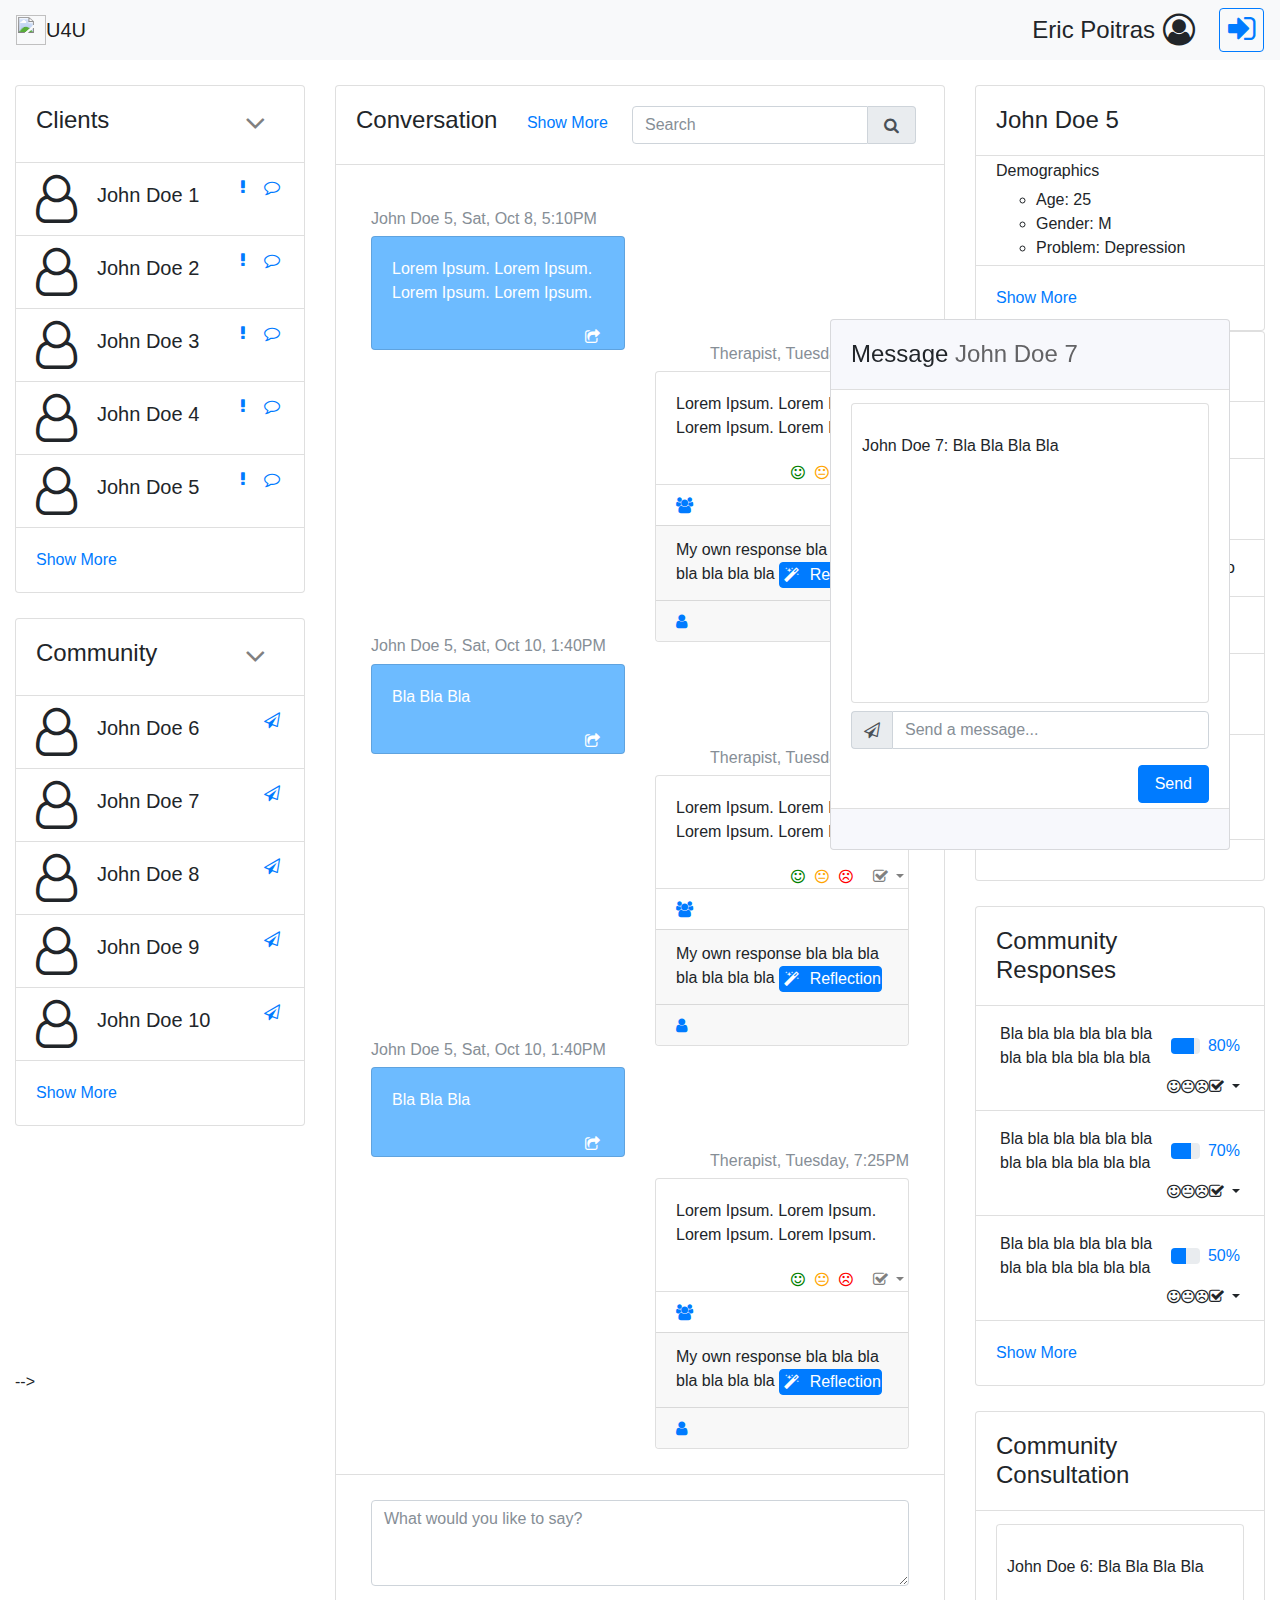
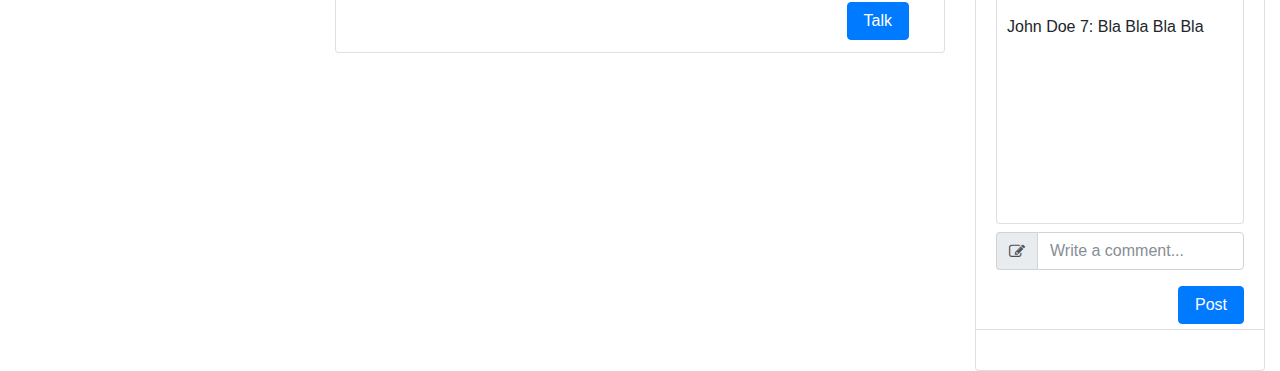
==== index.html @ 4e504e5d "Added analytics, moved instant messaging, and added rating to community responses" ====
<!doctype html>
<html lang="en">
  <head>
    <title>Wireframe - Prototype</title>
    <!-- Required meta tags -->
    <meta charset="utf-8">
    <meta name="viewport" content="width=device-width, initial-scale=1, shrink-to-fit=no">

    <!-- Bootstrap CSS -->
    <!--<link rel="stylesheet" href="https://maxcdn.bootstrapcdn.com/bootstrap/4.0.0-beta.2/css/bootstrap.min.css" integrity="sha384-PsH8R72JQ3SOdhVi3uxftmaW6Vc51MKb0q5P2rRUpPvrszuE4W1povHYgTpBfshb" crossorigin="anonymous"> -->
    <link rel="stylesheet" href="https://maxcdn.bootstrapcdn.com/font-awesome/4.7.0/css/font-awesome.min.css">
    <link rel="stylesheet" href="css/bootstrap.min.css">
      
    <!-- Link to stylesheet -->
    <link rel="stylesheet" href="css/stylesheet.css">
      <script src="js/jquery-3.2.1.slim.min.js"></script>
      <script src="js/popper.min.js"></script>
      <script src="js/bootstrap.min.js"></script>
      <script src="js/nsfchat.js"></script>
      <script src="js/ephelpers.js"></script>
      <script src="js/loader.js"></script>

      <script>
          
      $(document).ready(function(){ init();});

      function init(){
          $('.popovercus').popover({
              container: 'body'
          })

      nsfchat.addPageEventListeners();

      }

      </script>
      
      <script>
          // Load the Visualization API and the corechart package.
      google.charts.load('current', {'packages':['corechart']});

      // Set a callback to run when the Google Visualization API is loaded.
      google.charts.setOnLoadCallback(drawChart1);
      google.charts.setOnLoadCallback(drawChart2);
      google.charts.setOnLoadCallback(drawChart3);

      // Callback that creates and populates a data table,
      // instantiates the pie chart, passes in the data and
      // draws it.
      function drawChart1() {

        // Create the data table.
        var data1 = new google.visualization.DataTable();
        data1.addColumn('string', 'Adherence');
        data1.addColumn('number', 'Percentage');
        data1.addColumn({type: 'string', role: 'tooltip'});
        data1.addRows([
          ['MI Adherence', 3, 'Talk turns classified \n as MI compliant \n strategies and techniques'],
          ['MI Non Adherence', 0, 'Talk turns classified \n as confront, adivse, \n or direct']
        ]);

        // Set chart options
        var options1 = {'width':100,
                       'height':100,
                       colors:['#007bff','lightgray'],
                       legend:'none'};

        // Instantiate and draw our chart, passing in some options.
        var chart = new google.visualization.PieChart(document.getElementById('chart1_div'));
        chart.draw(data1, options1);
      }
          
      function drawChart2() {

        // Create the data table.
        var data2 = new google.visualization.DataTable();
        data2.addColumn('string', 'OpenQuestions');
        data2.addColumn('number', 'Percentage');
        data2.addColumn({type: 'string', role: 'tooltip'});
        data2.addRows([
          ['Open Questions', 0, 'Talk turns classified \n as open questions'],
          ['Other', 3, 'Talk turns classified \n other MI skill']
        ]);

        // Set chart options
        var options2 = {'width':100,
                       'height':100,
                       colors:['#007bff','lightgray'],
                       legend:'none'};

        // Instantiate and draw our chart, passing in some options.
        var chart = new google.visualization.PieChart(document.getElementById('chart2_div'));
        chart.draw(data2, options2);
      }
          
      function drawChart3() {

        // Create the data table.
        var data3 = new google.visualization.DataTable();
        data3.addColumn('string', 'Complex Reflections');
        data3.addColumn('number', 'Percentage');
        data3.addColumn({type: 'string', role: 'tooltip'});
        data3.addRows([
          ['Complex Reflections', 3, 'Talk turns classified \n as complex reflection'],
          ['Other', 0, 'Talk turns classified \n other MI skill']
        ]);

        // Set chart options
        var options3 = {'width':100,
                       'height':100,
                       colors:['#007bff','lightgray'],
                       legend:'none'};

        // Instantiate and draw our chart, passing in some options.
        var chart = new google.visualization.PieChart(document.getElementById('chart3_div'));
        chart.draw(data3, options3);
      }
          
      </script>
  </head>

  <body>
      
    <!-- Navigation Bar -->
    <nav class="navbar navbar-expand-lg navbar-light bg-light">
        <a class="navbar-brand" href="#"><img src="" width="30" height="30" class="d-inline-block align-top" alt="">U4U</a>
        <h4 id="username" class="ml-auto mr-2">Eric Poitras</h4>
        <i class="fa fa-user-circle-o fa-2x mr-2" aria-hidden="true"></i>
        <a class="btn btn-outline-primary ml-3 pl-2 pr-2 pt-1 pb-1" href="#">
            <i class="fa fa-sign-in fa-2x" aria-hidden="true"></i>
        </a>
    </nav>
    
    <div class="container-fluid">
      <div class="row dashboardarea">
        
        <!-- Left Column -->
        <div class="col-3">
            
          <!-- Client List Dropdown Menu -->
          <div class="card">
              <div class="card-body">
                <div class="d-flex flex-row">
                    <div><h4 class="card-title">Clients</h4></div>
                    <div class="dropdown show ml-auto">
                      <a class="btn btn-outline-light dropdown-toggle" href="#" role="button" id="dropdownMenuLink" data-toggle="dropdown" aria-haspopup="true" aria-expanded="false">
                        <i class="fa fa-angle-down fa-2x" aria-hidden="true"></i>
                      </a>

                      <div class="dropdown-menu dropdown-menu-right" aria-labelledby="dropdownMenuLink">
                        <a id="filterOnlineClient" class="dropdown-item" href="#">Online</a>
                        <a id="filterOfflineClient" class="dropdown-item" href="#">Offline</a>
                      </div>
                    </div>
                </div>
              </div>
              <ul class="list-group list-group-flush">
                <li class="list-group-item">
                    <div class="d-flex flex-row">
                      <div class=""><i class="fa fa-user-o fa-3x" aria-hidden="true"></i></div>
                      <div class="pt-2"><h5>John Doe 1</h5></div>
                      <div class="p-1 ml-auto"><a id="clickNotice1" href="#"><i class="p-0 fa fa-exclamation listitemcus" aria-hidden="true"></i></a></div>
                        <div class="p-1"><a id="clickConversation1" href="#"><i class="p-0 fa fa-comment-o listitemcus" aria-hidden="true"></i></a></div>
                    </div>
                </li>
                <li class="list-group-item">
                    <div class="d-flex flex-row">
                      <div class=""><i class="fa fa-user-o fa-3x" aria-hidden="true"></i></div>
                      <div class="pt-2"><h5>John Doe 2</h5></div>
                        <div class="p-1 ml-auto"><a id="clickNotice2" href="#"><i class="p-0 fa fa-exclamation listitemcus" aria-hidden="true"></i></a></div>
                        <div class="p-1"><a id="clickConversation2" href="#"><i class="p-0 fa fa-comment-o listitemcus" aria-hidden="true"></i></a></div>
                    </div>
                </li>
                <li class="list-group-item">
                    <div class="d-flex flex-row">
                      <div class=""><i class="fa fa-user-o fa-3x" aria-hidden="true"></i></div>
                      <div class="pt-2"><h5>John Doe 3</h5></div>
                        <div class="p-1 ml-auto"><a id="clickNotice3" href="#"><i class="p-0 fa fa-exclamation listitemcus" aria-hidden="true"></i></a></div>
                        <div class="p-1"><a id="clickConversation3" href="#"><i class="p-0 fa fa-comment-o listitemcus" aria-hidden="true"></i></a></div>
                    </div>
                </li>
                <li class="list-group-item">
                    <div class="d-flex flex-row">
                      <div class=""><i class="fa fa-user-o fa-3x" aria-hidden="true"></i></div>
                      <div class="pt-2"><h5>John Doe 4</h5></div>
                        <div class="p-1 ml-auto"><a id="clickNotice4" href="#"><i class="p-0 fa fa-exclamation listitemcus" aria-hidden="true"></i></a></div>
                        <div class="p-1"><a id="clickConversation4" href="#"><i class="p-0 fa fa-comment-o listitemcus" aria-hidden="true"></i></a></div>
                    </div>
                </li>
                <li class="list-group-item">
                    <div class="d-flex flex-row">
                      <div class=""><i class="fa fa-user-o fa-3x" aria-hidden="true"></i></div>
                      <div class="pt-2"><h5>John Doe 5</h5></div>
                        <div class="p-1 ml-auto"><a id="clickNotice5" href="#"><i class="p-0 fa fa-exclamation listitemcus" aria-hidden="true"></i></a></div>
                        <div class="p-1"><a id="clickConversation5" href="#"><i class="p-0 fa fa-comment-o listitemcus" aria-hidden="true"></i></a></div>
                    </div>
                </li>
              </ul>
              <div class="card-body">
                <a id="showMoreClient" href="#" class="card-link">Show More</a>
              </div>
            </div>
            
            <!-- List of Therapists -->
            <div class="card communitycard">
              <div class="card-body">
                <div class="d-flex flex-row">
                    <div><h4 class="card-title">Community</h4></div>
                    <div class="dropdown show ml-auto">
                      <a class="btn btn-outline-light dropdown-toggle" href="#" role="button" id="dropdownMenuLink" data-toggle="dropdown" aria-haspopup="true" aria-expanded="false">
                        <i class="fa fa-angle-down fa-2x" aria-hidden="true"></i>
                      </a>
                      <div class="dropdown-menu dropdown-menu-right" aria-labelledby="dropdownMenuLink">
                        <a id="filterOnlineCommunity" class="dropdown-item" href="#">Online</a>
                        <a id="filterOfflineCommunity" class="dropdown-item" href="#">Offline</a>
                         <div class="dropdown-divider"></div>
                        <a id="filterCounselorCommunity" class="dropdown-item" href="#">Counselor</a>
                        <a id="filterListenerCommunity" class="dropdown-item" href="#">Listener</a>
                      </div>
                    </div>
                </div>
              </div>
              <ul class="list-group list-group-flush">
                <li class="list-group-item">
                    <div class="d-flex flex-row">
                      <div class=""><i class="fa fa-user-o fa-3x" aria-hidden="true"></i></div>
                      <div class="pt-2"><h5>John Doe 6</h5></div>
                      <div class="p-1 ml-auto"><a id="clickMessage1" href="#"><i class="p-0 fa fa-paper-plane-o listitemcus" aria-hidden="true"></i></a></div>
                    </div>
                </li>
                <li class="list-group-item">
                    <div class="d-flex flex-row">
                      <div class=""><i class="fa fa-user-o fa-3x" aria-hidden="true"></i></div>
                      <div class="pt-2"><h5>John Doe 7</h5></div>
                        <div class="p-1 ml-auto"><a id="clickMessage2" href="#"><i class="p-0 fa fa-paper-plane-o listitemcus" aria-hidden="true"></i></a></div>
                    </div>
                </li>
                <li class="list-group-item">
                    <div class="d-flex flex-row">
                      <div class=""><i class="fa fa-user-o fa-3x" aria-hidden="true"></i></div>
                      <div class="pt-2"><h5>John Doe 8</h5></div>
                        <div class="p-1 ml-auto"><a id="clickMessage3" href="#"><i class="p-0 fa fa-paper-plane-o listitemcus" aria-hidden="true"></i></a></div>
                    </div>
                </li>
                <li class="list-group-item">
                    <div class="d-flex flex-row">
                      <div class=""><i class="fa fa-user-o fa-3x" aria-hidden="true"></i></div>
                      <div class="pt-2"><h5>John Doe 9</h5></div>
                        <div class="p-1 ml-auto"><a id="clickMessage4" href="#"><i class="p-0 fa fa-paper-plane-o listitemcus" aria-hidden="true"></i></a></div>
                    </div>
                </li>
                <li class="list-group-item">
                    <div class="d-flex flex-row">
                      <div class=""><i class="fa fa-user-o fa-3x" aria-hidden="true"></i></div>
                      <div class="pt-2"><h5>John Doe 10</h5></div>
                        <div class="p-1 ml-auto"><a id="clickMessage5" href="#"><i class="p-0 fa fa-paper-plane-o listitemcus" aria-hidden="true"></i></a></div>
                    </div>
                </li>
              </ul>
              <div class="card-body">
                <a id="showMoreCommunity" href="#" class="card-link">Show More</a>
              </div>
            </div>
        </div>
        
        <!-- Middle Column -->
        <div class="col-6">
            
          <!-- Conversation Card -->
          <div class="card">
              <div class="card-body conversationhead">
                <h4 class="card-title">Conversation</h4>
                <a id="showMoreConversation" href="#" class="card-link">Show More</a>
                <label class="sr-only" for="inlineFormInputGroup">Search</label>
                  <div class="float-right input-group w-50 mb-2 mr-sm-2 mb-sm-0">
                      <input type="text" class="form-control" id="inlineFormInputGroup" placeholder="Search">
                      <div id="submitSearch" class="input-group-addon"><i class="fa fa-search p-1" aria-hidden="true"></i></div>
                  </div>
                <!--<form class="form-inline float-right">
                    <input class="form-control" type="search" placeholder="Search" aria-label="Search" aria-describedby="basic-addon2">
                    <span class="input-group-addon" id="basic-addon2"><i class="fa fa-search p-1" aria-hidden="true"></i></span>
                </form>-->
              </div>
                <ul class="list-group list-group-flush">
                    <li  class="list-group-item conversationarea">
                        <div id="mainconversation" class="container-fluid">
                            <div class="row">
                                <div class="col">
                                    <h6 class="card-subtitle mb-2 text-muted patient">John Doe 5, Sat, Oct 8, 5:10PM</h6>
                                    <div class="card client">
                                      <div class="card-body text-white">
                                        Lorem Ipsum. Lorem Ipsum. Lorem Ipsum. Lorem Ipsum.
                                      </div>
                                      <div class="p-1 ml-auto">
                                        <i class="fa fa-share-square-o" aria-hidden="true"></i>  
                                      </div>
                                    </div>
                                </div>
                                <div class="col">

                                </div>
                            </div>
                            <div class="row">
                                <div class="col">

                                </div>
                                <div class="col">
                                     <h6 class="card-subtitle mb-2 text-muted therapist">Therapist, Tuesday, 7:25PM</h6>
                                     <div class="card therapist">
                                      <div class="card-body">
                                        Lorem Ipsum. Lorem Ipsum. Lorem Ipsum. Lorem Ipsum.
                                      </div>
                                        <div class="p-1 ml-auto">

                                            <i role="button" id="dropdownMenuLinkComment" data-toggle="dropdown" aria-haspopup="true" aria-expanded="false" class="p-0 fa fa-check-square-o dropdown-toggle" aria-hidden="true">

                                              <div class="dropdown-menu dropdown-menu-right" aria-labelledby="dropdownMenuLinkComment">
                                                <a class="dropdown-item" href="#">Reflection</a>
                                                <a class="dropdown-item" href="#">Affirmation</a>
                                                <a class="dropdown-item" href="#">Refutation</a>
                                                <a class="dropdown-item" href="#">Summary</a>
                                                <a class="dropdown-item" href="#">Open Question</a>
                                                <a class="dropdown-item" href="#">Close Question</a>
                                              </div>

                                            </i>
                                            <i class="p-0 fa fa-smile-o" aria-hidden="true"></i>
                                            <i class="p-0 fa fa-meh-o" aria-hidden="true"></i>
                                            <i class="p-0 fa fa-frown-o" aria-hidden="true"></i>
                                        </div>
                                         <ul class="list-group list-group-flush">
                                             <li class="list-group-item">
                                                <div class="card-link"><a href="#"><i class="fa fa-users" aria-hidden="true"></i></a></div> 
                                             </li>
                                            <li class="list-group-item bg-fadedcus">
                                                <div>My own response bla bla bla bla bla bla bla <button type="button" class="btn btn-primary p-0 popovercus" data-container="body" data-toggle="popover" data-placement="top" title="MI Wizard" data-content="MI Wizard confidence level at 75%"><i class="fa fa-magic fa-fw p-1" aria-hidden="true"></i>&nbsp; Reflection</button></div>
                                            </li>
                                             <li class="list-group-item bg-fadedcus">
                                                 <div class="card-link"><a href="#"><i class="fa fa-user" aria-hidden="true"></i></a></div> 
                                             </li>
                                          </ul>
                                    </div>
                                </div>
                            </div>
                            <div class="row">
                                <div class="col">
                                    <h6 class="card-subtitle mb-2 text-muted patient">John Doe 5, Sat, Oct 10, 1:40PM</h6>
                                    <div class="card client">
                                      <div class="card-body text-white">
                                        Bla Bla Bla
                                      </div>
                                      <div class="p-1 ml-auto">
                                        <i class="fa fa-share-square-o" aria-hidden="true"></i>  
                                      </div>
                                    </div>
                                </div>
                                <div class="col">

                                </div>
                            </div>
                            <div class="row">
                                <div class="col">

                                </div>
                                <div class="col">
                                     <h6 class="card-subtitle mb-2 text-muted therapist">Therapist, Tuesday, 7:25PM</h6>
                                     <div class="card therapist">
                                      <div class="card-body">
                                        Lorem Ipsum. Lorem Ipsum. Lorem Ipsum. Lorem Ipsum.
                                      </div>
                                        <div class="p-1 ml-auto">

                                            <i role="button" id="dropdownMenuLinkComment" data-toggle="dropdown" aria-haspopup="true" aria-expanded="false" class="p-0 fa fa-check-square-o dropdown-toggle" aria-hidden="true">

                                              <div class="dropdown-menu dropdown-menu-right" aria-labelledby="dropdownMenuLinkComment">
                                                <a class="dropdown-item" href="#">Reflection</a>
                                                <a class="dropdown-item" href="#">Affirmation</a>
                                                <a class="dropdown-item" href="#">Refutation</a>
                                                <a class="dropdown-item" href="#">Summary</a>
                                                <a class="dropdown-item" href="#">Open Question</a>
                                                <a class="dropdown-item" href="#">Close Question</a>
                                              </div>

                                            </i>
                                            <i class="p-0 fa fa-smile-o" aria-hidden="true"></i>
                                            <i class="p-0 fa fa-meh-o" aria-hidden="true"></i>
                                            <i class="p-0 fa fa-frown-o" aria-hidden="true"></i>
                                        </div>
                                         <ul class="list-group list-group-flush">
                                             <li class="list-group-item">
                                                <div class="card-link"><a href="#"><i class="fa fa-users" aria-hidden="true"></i></a></div> 
                                             </li>
                                            <li class="list-group-item bg-fadedcus">
                                                <div>My own response bla bla bla bla bla bla bla <button type="button" class="btn btn-primary p-0 popovercus" data-container="body" data-toggle="popover" data-placement="top" title="MI Wizard" data-content="MI Wizard confidence level at 75%"><i class="fa fa-magic fa-fw p-1" aria-hidden="true"></i>&nbsp; Reflection</button></div>
                                            </li>
                                             <li class="list-group-item bg-fadedcus">
                                                 <div class="card-link"><a href="#"><i class="fa fa-user" aria-hidden="true"></i></a></div> 
                                             </li>
                                          </ul>
                                    </div>
                                </div>
                            </div>
                            <div class="row">
                                <div class="col">
                                    <h6 class="card-subtitle mb-2 text-muted patient">John Doe 5, Sat, Oct 10, 1:40PM</h6>
                                    <div class="card client">
                                      <div class="card-body text-white">
                                        Bla Bla Bla
                                      </div>
                                      <div class="p-1 ml-auto">
                                        <i class="fa fa-share-square-o" aria-hidden="true"></i>  
                                      </div>
                                    </div>
                                </div>
                                <div class="col">

                                </div>
                            </div>
                            <div class="row">
                                <div class="col">

                                </div>
                                <div class="col">
                                     <h6 class="card-subtitle mb-2 text-muted therapist">Therapist, Tuesday, 7:25PM</h6>
                                     <div class="card therapist">
                                      <div class="card-body">
                                        Lorem Ipsum. Lorem Ipsum. Lorem Ipsum. Lorem Ipsum.
                                      </div>
                                        <div class="p-1 ml-auto">

                                            <i role="button" id="dropdownMenuLinkComment" data-toggle="dropdown" aria-haspopup="true" aria-expanded="false" class="p-0 fa fa-check-square-o dropdown-toggle" aria-hidden="true">

                                              <div class="dropdown-menu dropdown-menu-right" aria-labelledby="dropdownMenuLinkComment">
                                                <a class="dropdown-item" href="#">Reflection</a>
                                                <a class="dropdown-item" href="#">Affirmation</a>
                                                <a class="dropdown-item" href="#">Refutation</a>
                                                <a class="dropdown-item" href="#">Summary</a>
                                                <a class="dropdown-item" href="#">Open Question</a>
                                                <a class="dropdown-item" href="#">Close Question</a>
                                              </div>

                                            </i>
                                            <i class="p-0 fa fa-smile-o" aria-hidden="true"></i>
                                            <i class="p-0 fa fa-meh-o" aria-hidden="true"></i>
                                            <i class="p-0 fa fa-frown-o" aria-hidden="true"></i>
                                        </div>
                                         <ul class="list-group list-group-flush">
                                             <li class="list-group-item">
                                                <div class="card-link"><a href="#"><i class="fa fa-users" aria-hidden="true"></i></a></div> 
                                             </li>
                                            <li class="list-group-item bg-fadedcus">
                                                <div>My own response bla bla bla bla bla bla bla <button type="button" class="btn btn-primary p-0 popovercus" data-container="body" data-toggle="popover" data-placement="top" title="MI Wizard" data-content="MI Wizard confidence level at 75%"><i class="fa fa-magic fa-fw p-1" aria-hidden="true"></i>&nbsp; Reflection</button></div>
                                            </li>
                                             <li class="list-group-item bg-fadedcus">
                                                 <div class="card-link"><a href="#"><i class="fa fa-user" aria-hidden="true"></i></a></div> 
                                             </li>
                                          </ul>
                                    </div>
                                </div>
                            </div>
                        </div> 
                    </li>
                    <li class="list-group-item conversationfooter">
                        <div class="container-fluid">
                            <div class="row">
                                <div class="col-12">
                                    <div class="form-group">
                                        <textarea  class="form-control" id="newTextToSubmit" rows="3" placeholder="What would you like to say?"></textarea>
                                    </div>
                                </div>
                            </div>
                            <div class="row">
                                <div class="col-12">
                                    <button id="submitNewText" type="button" class="float-right btn btn-primary pl-3 pr-3">Talk</button>
                                </div>
                            </div>
                        </div>
                    </li>
                </ul>
            </div>
            
            <!-- Responses Card --> <!--
            <div class="card responsearea">
              <div class="card-body">
                <div class="d-flex flex-row">
                    <div><h4 class="card-title">Responses</h4></div>
                </div>  
              </div>
                
              <ul class="list-group list-group-flush">
                <li class="list-group-item">
                    <div id="carouselExampleIndicators" class="carousel slide" data-ride="carousel">
                        
                      
                      <ol class="carousel-indicators">
                        <li data-target="#carouselExampleIndicators" data-slide-to="0" class="active"></li>
                        <li data-target="#carouselExampleIndicators" data-slide-to="1"></li>
                        <li data-target="#carouselExampleIndicators" data-slide-to="2"></li>
                      </ol>
                        
                  <div class="carousel-inner">
                      
                    
                    <div class="carousel-item active">
                        <div class="card">
                            <div class="card-body">
                                <div class="d-flex flex-row">
                                    <p>Lorem Ipsum. Lorem Ipsum. Lorem Ipsum. Lorem Ipsum.</p>
                                </div>
                                <div class="d-flex flex-row">
                                    <div class="p-1 ml-auto">
                                        <i style="margin-left: 10px; color: green" class="p-0 fa fa-smile-o" aria-hidden="true"></i><i style="margin-left: 10px; color: orange" class="p-0 fa fa-meh-o" aria-hidden="true"></i><i style="margin-left: 10px; margin-right: 10px; color: red" class="p-0 fa fa-frown-o" aria-hidden="true"></i>
                                        <i role="button" id="dropdownMenuLinkRating1" data-toggle="dropdown" aria-haspopup="true" aria-expanded="false" style="margin-left: 10px; color: gray" class="p-0 fa fa-check-square-o dropdown-toggle" aria-hidden="true"></i>

                                          <div class="dropdown-menu dropdown-menu-right" aria-labelledby="dropdownMenuLinkRating1">
                                            <a class="dropdown-item" href="#">Reflection</a>
                                            <a class="dropdown-item" href="#">Affirmation</a>
                                            <a class="dropdown-item" href="#">Refutation</a>
                                            <a class="dropdown-item" href="#">Summary</a>
                                            <a class="dropdown-item" href="#">Open Question</a>
                                            <a class="dropdown-item" href="#">Close Question</a>
                                          </div>
                                    </div>
                                </div>
                            </div>
                        </div>
                    </div>
                      
                   
                    <div class="carousel-item">
                        <div class="card">
                            <div class="card-body">
                                <div class="d-flex flex-row">
                                    <p>Lorem Ipsum. Lorem Ipsum. Lorem Ipsum. Lorem Ipsum.</p>
                                </div>
                                <div class="d-flex flex-row">
                                    <div class="p-1 ml-auto">
                                        <i style="margin-left: 10px; color: green" class="p-0 fa fa-smile-o" aria-hidden="true"></i><i style="margin-left: 10px; color: orange" class="p-0 fa fa-meh-o" aria-hidden="true"></i><i style="margin-left: 10px; margin-right: 10px; color: red" class="p-0 fa fa-frown-o" aria-hidden="true"></i>
                                        <i role="button" id="dropdownMenuLinkRating1" data-toggle="dropdown" aria-haspopup="true" aria-expanded="false" style="margin-left: 10px; color: gray" class="p-0 fa fa-check-square-o dropdown-toggle" aria-hidden="true"></i>

                                          <div class="dropdown-menu dropdown-menu-right" aria-labelledby="dropdownMenuLinkRating1">
                                            <a class="dropdown-item" href="#">Reflection</a>
                                            <a class="dropdown-item" href="#">Affirmation</a>
                                            <a class="dropdown-item" href="#">Refutation</a>
                                            <a class="dropdown-item" href="#">Summary</a>
                                            <a class="dropdown-item" href="#">Open Question</a>
                                            <a class="dropdown-item" href="#">Close Question</a>
                                          </div>
                                    </div>
                                </div>
                            </div>
                        </div>
                    </div>
                      
                   
                    <div class="carousel-item">
                        <div class="card">
                            <div class="card-body">
                                <div class="d-flex flex-row">
                                    <p>Lorem Ipsum. Lorem Ipsum. Lorem Ipsum. Lorem Ipsum.</p>
                                </div>
                                <div class="d-flex flex-row">
                                    <div class="p-1 ml-auto">
                                        <i class="p-0 fa fa-smile-o" aria-hidden="true"></i>
                                        <i class="p-0 fa fa-meh-o" aria-hidden="true"></i>
                                        <i class="p-0 fa fa-frown-o" aria-hidden="true"></i>
                                        <i role="button" id="dropdownMenuLinkRating1" data-toggle="dropdown" aria-haspopup="true" aria-expanded="false" class="p-0 fa fa-check-square-o dropdown-toggle" aria-hidden="true"></i>

                                          <div class="dropdown-menu dropdown-menu-right" aria-labelledby="dropdownMenuLinkRating1">
                                            <a class="dropdown-item" href="#">Reflection</a>
                                            <a class="dropdown-item" href="#">Affirmation</a>
                                            <a class="dropdown-item" href="#">Refutation</a>
                                            <a class="dropdown-item" href="#">Summary</a>
                                            <a class="dropdown-item" href="#">Open Question</a>
                                            <a class="dropdown-item" href="#">Close Question</a>
                                          </div>
                                    </div>
                                </div>
                            </div>
                        </div>
                    </div>
                      
                  </div>
              <a class="carousel-control-prev" href="#carouselExampleIndicators" role="button" data-slide="prev">
                <span class="carousel-control-prev-icon" aria-hidden="true">
                    <i class="fa fa-chevron-left" aria-hidden="true"></i>  
                </span>
                <span class="sr-only">Previous</span>
              </a>
              <a class="carousel-control-next" href="#carouselExampleIndicators" role="button" data-slide="next">
                <span class="carousel-control-next-icon" aria-hidden="true">
                    <i class="fa fa-chevron-right" aria-hidden="true"></i>  
                </span>
                <span class="sr-only">Next</span>
              </a>
            </div>
                    
            </li>
            </ul>
                            
              <div class="card-body">
                
              </div>
            </div>-->
        </div> 
        
        <!-- Last Column -->
        <div class="col-3">
            
            <!-- Demographics -->
            <div class="card demographicarea">
              <div class="card-body">
                <h4 class="card-title">John Doe 5</h4>
                </div>
                <ul class="list-group list-group-flush">
                    <li class="list-group-item">
                        <div class="d-flex flex-row">
                            <div>
                                <h6>Demographics</h6>
                                <ul>
                                    <li>Age: 25</li>
                                    <li>Gender: M</li>
                                    <li>Problem: Depression</li>
                                </ul>
                            </div>
                        </div> 
                    </li>
                </ul>
                <div class="card-body">
                <a id="showMoreDemographic" href="#" class="card-link">Show More</a>
              </div>   
            </div>
            
            <!-- Analytics Panel -->
            <div class="card analyticsarea">
                <div class="card-body">
                    <h4 class="card-title">MI Fidelity</h4>
                </div>
                <ul class="list-group list-group-flush">
                    <li class="list-group-item">
                        <div class="d-flex flex-row align-items-center">
                            <div class="p-1">Overall MI Fidelity</div>
                            <div class="p-1">
                                <strong><span id="overallfidelityscore" class="text-primary">3</span>/<span id="countoftherapistmove">3</span></strong>
                            </div>
                        </div>
                    </li>
                    <li class="list-group-item">
                        <div class="d-flex flex-row align-items-center">
                            <div class="p-0 flex-grow">
                                <div id="chart1_div"></div>
                            </div>
                            <div class="p-1">
                                <div>MI Adherence: <span id="adherencescore">100%</span></div>
                                <div>MI Non Adherence: <span id="nonadherencescore">0%</span></div>
                            </div>
                        </div>
                    </li>
                    <li class="list-group-item">
                        <div class="d-flex flex-row align-items-center">
                            <div class="p-1">
                                <strong><span class="text-primary" id="ratioscore">N/A</span></strong>
                            </div>
                            <div class="p-1 flex-grow">
                                Reflection to Question Ratio
                            </div>
                        </div>
                    </li>
                    <li class="list-group-item">
                        <div class="d-flex flex-row align-items-center">
                            <div class="p-0 flex-grow">
                                <div id="chart2_div"></div>
                            </div>
                            <div class="p-1">
                                <div>Percent Open Questions: <span id="openquestionscore">0%</span></div>
                            </div>
                        </div>
                    </li>
                    <li class="list-group-item">
                        <div class="d-flex flex-row align-items-center">
                            <div class="p-0 flex-grow">
                                <div id="chart3_div"></div>
                            </div>
                            <div class="p-1">
                                <div>Percent Complex Reflections: <span id="complexreflectscore">100%</span></div>
                            </div>
                        </div>
                    </li>
                    <li class="list-group-item">
                        <div class="p-1">
                        
                        </div>
                        <strong class="text-primary">MI Wizard: </strong><span id="individualfeedback">Reflections are my jam. Here's a bunch of stuff on them. Bla Bla Bla.</span>
                    </li>
                </ul>
                <div class="card-body">
                
                </div>
            </div>
            
            <!-- Community Responses Area -->
            <div class="card communityresponsearea">
                <div class="card-body">
                    <h4 class="card-title">Community Responses</h4>
                </div>
                <ul class="list-group list-group-flush">
                    <li class="list-group-item">
                        <div class="d-flex flex-row align-items-center">
                            <div class="p-1 flex-grow">Bla bla bla bla bla bla bla bla bla bla bla bla</div>
                            <div class="p-1 w-25">
                                <div class="progress">
                                  <div class="progress-bar" role="progressbar" style="width: 80%" aria-valuenow="80" aria-valuemin="0" aria-valuemax="100"></div>
                                </div>
                            </div>
                            <div class="p-1 text-primary">80%</div>
                        </div>
                        <div class="d-flex flex-row">
                            <div class="p-1 ml-auto">
                                <i role="button" id="dropdownMenuLinkComment" data-toggle="dropdown" aria-haspopup="true" aria-expanded="false" class="p-0 fa fa-check-square-o dropdown-toggle" aria-hidden="true">

                                  <div class="dropdown-menu dropdown-menu-right" aria-labelledby="dropdownMenuLinkComment">
                                    <a class="dropdown-item" href="#">Reflection</a>
                                    <a class="dropdown-item" href="#">Affirmation</a>
                                    <a class="dropdown-item" href="#">Refutation</a>
                                    <a class="dropdown-item" href="#">Summary</a>
                                    <a class="dropdown-item" href="#">Open Question</a>
                                    <a class="dropdown-item" href="#">Close Question</a>
                                  </div>

                                </i>
                                <i class="p-0 fa fa-smile-o" aria-hidden="true"></i>
                                <i class="p-0 fa fa-meh-o" aria-hidden="true"></i>
                                <i class="p-0 fa fa-frown-o" aria-hidden="true"></i>
                            </div>
                        </div>
                    </li>
                    
                    <li class="list-group-item">
                        <div class="d-flex flex-row align-items-center">
                            <div class="p-1 flex-grow">Bla bla bla bla bla bla bla bla bla bla bla bla</div>
                            <div class="p-1 w-25">
                                <div class="progress">
                                  <div class="progress-bar" role="progressbar" style="width: 70%" aria-valuenow="70" aria-valuemin="0" aria-valuemax="100"></div>
                                </div>
                            </div>
                            <div class="p-1 text-primary">70%</div>
                        </div>
                        <div class="d-flex flex-row">
                            <div class="p-1 ml-auto">
                                <i role="button" id="dropdownMenuLinkComment" data-toggle="dropdown" aria-haspopup="true" aria-expanded="false" class="p-0 fa fa-check-square-o dropdown-toggle" aria-hidden="true">

                                  <div class="dropdown-menu dropdown-menu-right" aria-labelledby="dropdownMenuLinkComment">
                                    <a class="dropdown-item" href="#">Reflection</a>
                                    <a class="dropdown-item" href="#">Affirmation</a>
                                    <a class="dropdown-item" href="#">Refutation</a>
                                    <a class="dropdown-item" href="#">Summary</a>
                                    <a class="dropdown-item" href="#">Open Question</a>
                                    <a class="dropdown-item" href="#">Close Question</a>
                                  </div>

                                </i>
                                <i class="p-0 fa fa-smile-o" aria-hidden="true"></i>
                                <i class="p-0 fa fa-meh-o" aria-hidden="true"></i>
                                <i class="p-0 fa fa-frown-o" aria-hidden="true"></i>
                            </div>
                        </div>
                    </li>
                    
                    <li class="list-group-item">
                        <div class="d-flex flex-row align-items-center">
                            <div class="p-1 flex-grow">Bla bla bla bla bla bla bla bla bla bla bla bla</div>
                            <div class="p-1 w-25">
                                <div class="progress">
                                  <div class="progress-bar" role="progressbar" style="width: 50%" aria-valuenow="50" aria-valuemin="0" aria-valuemax="100"></div>
                                </div>
                            </div>
                            <div class="p-1 text-primary">50%</div>
                        </div>
                        <div class="d-flex flex-row">
                            <div class="p-1 ml-auto">
                                <i role="button" id="dropdownMenuLinkComment" data-toggle="dropdown" aria-haspopup="true" aria-expanded="false" class="p-0 fa fa-check-square-o dropdown-toggle" aria-hidden="true">

                                  <div class="dropdown-menu dropdown-menu-right" aria-labelledby="dropdownMenuLinkComment">
                                    <a class="dropdown-item" href="#">Reflection</a>
                                    <a class="dropdown-item" href="#">Affirmation</a>
                                    <a class="dropdown-item" href="#">Refutation</a>
                                    <a class="dropdown-item" href="#">Summary</a>
                                    <a class="dropdown-item" href="#">Open Question</a>
                                    <a class="dropdown-item" href="#">Close Question</a>
                                  </div>

                                </i>
                                <i class="p-0 fa fa-smile-o" aria-hidden="true"></i>
                                <i class="p-0 fa fa-meh-o" aria-hidden="true"></i>
                                <i class="p-0 fa fa-frown-o" aria-hidden="true"></i>
                            </div>
                        </div>
                    </li>
                    <!-- Add responses rated by community here-->
                </ul>
                <div class="card-body">
                    <a id="showMoreResponses" href="#" class="card-link">Show More</a>
                </div>
            </div>
            
            
            <!-- Consultation Area -->
            <div class="card consultationarea">
              <div class="card-body">
                <h4 class="card-title">Community Consultation</h4>
                </div>
                <ul class="list-group list-group-flush">
                    <li class="list-group-item">
                        <div class="d-flex flex-column">
                            <div class="mt-2">
                                <div id="maincommunitychat" class="card">
                                    <p>John Doe 6: Bla Bla Bla Bla</p>
                                    <p>John Doe 7: Bla Bla Bla Bla</p>
                                </div>
                            </div>
                            <div class="input-group mb-2 mb-sm-0 mt-2">
                                <div class="input-group-addon"><i class="fa fa-pencil-square-o p-0" aria-hidden="true"></i></div>
                                <input id="newChatToSubmit" class="form-control" type="text" placeholder="Write a comment..." aria-label="Message" aria-describedby="messagetextbox">
                            </div>
                            <div>
                                <button id="submitNewChat" type="button" class="btn btn-primary float-right mt-3 pl-3
                                     pr-3">Post</button>
                            </div>
                        </div> 
                    </li>
                </ul>
                <div class="card-body">
                
              </div>   
            </div>
            
            <!-- Resources Area --><!--
            <div class="card resourcesarea">
              <div class="card-body">
                <h4 class="card-title">Resources</h4>
                </div>
                <ul class="list-group list-group-flush">
                    <li class="list-group-item">
                        <div class="d-flex flex-row">
                            <div id="exampleAccordion" data-children=".item">
                              <div class="item">
                                <a data-toggle="collapse" data-parent="#exampleAccordion" href="#exampleAccordion1" aria-expanded="true" aria-controls="exampleAccordion1">
                                  <h6>Resource Label #1</h6>
                                </a>
                                <div id="exampleAccordion1" class="collapse show" role="tabpanel">
                                  <p class="mb-3">
                                    Lorem ipsum dolor sit amet, consectetur adipiscing elit. Sed pretium lorem non vestibulum scelerisque. Proin a vestibulum sem, eget tristique massa. Aliquam lacinia rhoncus nibh quis ornare. <a href="#">Learn More</a>
                                  </p>  
                                </div>
                              </div>
                              <div class="item">
                                <a data-toggle="collapse" data-parent="#exampleAccordion" href="#exampleAccordion2" aria-expanded="false" aria-controls="exampleAccordion2">
                                  <h6>Resource Label #2</h6>
                                </a>
                                <div id="exampleAccordion2" class="collapse" role="tabpanel">
                                  <p class="mb-3">
                                    Donec at ipsum dignissim, rutrum turpis scelerisque, tristique lectus. Pellentesque habitant morbi tristique senectus et netus et malesuada fames ac turpis egestas. Vivamus nec dui turpis. Orci varius natoque penatibus et magnis dis parturient montes, nascetur ridiculus mus. <a href="#">Learn More</a>
                                  </p>
                                </div>
                              </div>
                              <div class="item">
                                <a data-toggle="collapse" data-parent="#exampleAccordion" href="#exampleAccordion3" aria-expanded="false" aria-controls="exampleAccordion3">
                                  <h6>Resource Label #3</h6>
                                </a>
                                <div id="exampleAccordion3" class="collapse" role="tabpanel">
                                  <p class="mb-3">
                                    Donec at ipsum dignissim, rutrum turpis scelerisque, tristique lectus. Pellentesque habitant morbi tristique senectus et netus et malesuada fames ac turpis egestas. Vivamus nec dui turpis. Orci varius natoque penatibus et magnis dis parturient montes, nascetur ridiculus mus. <a href="#">Learn More</a>
                                  </p>
                                </div>
                              </div>
                              <div class="item">
                                <a data-toggle="collapse" data-parent="#exampleAccordion" href="#exampleAccordion4" aria-expanded="false" aria-controls="exampleAccordion4">
                                  <h6>Resource Label #4</h6>
                                </a>
                                <div id="exampleAccordion4" class="collapse" role="tabpanel">
                                  <p class="mb-3">
                                    Donec at ipsum dignissim, rutrum turpis scelerisque, tristique lectus. Pellentesque habitant morbi tristique senectus et netus et malesuada fames ac turpis egestas. Vivamus nec dui turpis. Orci varius natoque penatibus et magnis dis parturient montes, nascetur ridiculus mus. <a href="#">Learn More</a>
                                  </p>
                                </div>
                              </div>
                            </div>
                        </div> 
                    </li>
                   
                </ul>
                <div class="card-body">
                    <!--<a href="#" class="card-link">Add Resource</a>-->
              </div>   
            </div>-->
            
        </div>
        </div>
          
      </div>
        
    </div>
    
    <!-- Chat Window (Appears on Top of Elements) -->
    <div class="card chatwindowarea">
        <div class="card-body">
            <h4 class="card-title">Message <span>John Doe 7</span></h4>
        </div>
            <ul class="list-group list-group-flush">
                <li class="list-group-item">
                    <div class="d-flex flex-column">
                        <div class="mt-2">
                            <div class="card">
                                <p>John Doe 7: Bla Bla Bla Bla</p>
                            </div>
                        </div>
                        <div class="input-group mb-2 mb-sm-0 mt-2">
                            <div class="input-group-addon"><i class="fa fa-paper-plane-o p-0" aria-hidden="true"></i></div>
                            <input class="form-control" type="text" placeholder="Send a message..." aria-label="Message" aria-describedby="messagetextbox">
                        </div>
                        <div>
                            <button id="submitNewMessage" type="button" class="btn btn-primary float-right mt-3 pl-3
                                 pr-3">Send</button>
                        </div>
                    </div> 
                </li>
            </ul>
        <div class="card-body">
                
        </div>   
    </div>
    
    <!-- Optional JavaScript -->
    <!-- jQuery first, then Popper.js, then Bootstrap JS -->
    <!--<script src="https://code.jquery.com/jquery-3.2.1.slim.min.js" integrity="sha384-KJ3o2DKtIkvYIK3UENzmM7KCkRr/rE9/Qpg6aAZGJwFDMVNA/GpGFF93hXpG5KkN" crossorigin="anonymous"></script>
    <script src="https://cdnjs.cloudflare.com/ajax/libs/popper.js/1.12.3/umd/popper.min.js" integrity="sha384-vFJXuSJphROIrBnz7yo7oB41mKfc8JzQZiCq4NCceLEaO4IHwicKwpJf9c9IpFgh" crossorigin="anonymous"></script>
    <script src="https://maxcdn.bootstrapcdn.com/bootstrap/4.0.0-beta.2/js/bootstrap.min.js" integrity="sha384-alpBpkh1PFOepccYVYDB4do5UnbKysX5WZXm3XxPqe5iKTfUKjNkCk9SaVuEZflJ" crossorigin="anonymous"></script> -->

  </body>
</html>
---- css/stylesheet.css ----
div> .dropdown-toggle{
    display:inline-block;
    float:right; 
}

div a#dropdownMenuLink.btn.btn-outline-light.dropdown-toggle, div.show> a#dropdownMenuLink.btn.btn-outline-light.dropdown-toggle, div .show>.btn-outline-light.dropdown-toggle {
    color: gray;
    background-color: white;
    border-color: white; 
    box-shadow: none;
    padding: 0;
}

div a#dropdownMenuLink.btn.btn-outline-light.dropdown-toggle::after{
    visibility: hidden;
}

h4.card-title{
    display:inline;
}

div.dropdown.show{
    display:inline;
}

ul>li i{
    float:left;
    padding-right: 20px;
}

ul>li h6.patient{
    padding-left: 0px;
    text-align: left;

}

ul>li h6.therapist{
    text-align: right;
    padding-right: 0px;
}

ul>li p{
    padding-top: 20px;
}
h4#username{
    margin-bottom: 0px;
}



/* Dashboard area */
.dashboardarea{
    height:90vh; 
    padding-top:25px; 
    margin-bottom: 500px;
}

/* List of Clients */
.listitemcus{
    margin-left: 10px;
}

/* Therapist Card */
.communitycard{
    margin-top: 25px;
}

/* Conversation Header Bar */
.conversationhead .card-title{
    padding-top: 20px;
}

.conversationhead .card-link{
    padding-left: 25px;
}

.conversationhead input{
    width: 300px;
}

.conversationarea{
    padding-top: 50px; 
    padding-bottom: 25px;
}

.conversationarea .client{
    background-color: #6DBBFF;
}

.conversationarea .client i{
    margin-left: 10px; 
    color: white;
}

.conversationarea .therapist i.fa-check-square-o, .responsearea i.fa-check-square-o{
    margin-left: 10px; 
    color: gray;
}

.conversationarea .therapist i.fa-smile-o, .responsearea i.fa-smile-o{
    margin-left: 10px; 
    color: green;
}

.conversationarea .therapist i.fa-meh-o, .responsearea i.fa-meh-o{
    margin-left: 10px; 
    color: orange;
}

.conversationarea .therapist i.fa-frown-o, .responsearea i.fa-frown-o{
    margin-left: 10px; 
    margin-right: 10px; 
    color: red;
}

.conversationfooter{
    padding-top: 25px;
}

.conversationarea .list-group-flush li.bg-fadedcus{
    background-color: #F8F8F8;
}


/* Response Area */
.responsearea{
    margin-top: 25px; 
    margin-bottom: 25px;
}

.responsearea ol.carousel-indicators{
    bottom:-25%;
}

.responsearea ol.carousel-indicators li{
    background-color:lightgray;
}

.responsearea .carousel-inner{
    margin-bottom:50px;
}

.responsearea .carousel-control-prev, .responsearea .carousel-control-next{
    color: gray;
}

.responsearea .carousel-item .card{
    margin-left:100px;
    margin-right:100px;
}

/* Demographic Area */
.demographicarea .card-title{
    padding-top: 20px;
}

.demographicarea .list-group-item{
    padding-top: 5px; 
    padding-bottom: 5px;
}

/* Consultation Area */
.consultationarea{
    margin-top:25px;
}

.consultationarea .card-title{
    padding-top: 20px;
}

.consultationarea .list-group-item{
    padding-top: 5px; 
    padding-bottom: 5px;
}

.consultationarea .list-group-item .card{
    padding: 10px; 
    height: 300px;
}

/* Communmity Responses */
.communityresponsearea{
    margin-top:25px;
}

/* Resources Area */
.resourcesarea{
    margin-top:25px;
}

.resourcesarea .card-title{
    padding-top: 20px;
}

.resourcesarea .list-group-item{
    padding-top: 5px; 
    padding-bottom: 5px;
}

/* Chat Window Area */
.chatwindowarea{
    position:fixed; 
    right:50px; 
    bottom:50px; 
    width: 400px; 
    z-index: 999; 
    background-color: #F7F8FC;
}

.chatwindowarea .card-title{
    padding-top: 20px;
}

.chatwindowarea .card-title span{
    color: #636365;
}

.chatwindowarea .list-group-item{
    padding-top: 5px; 
    padding-bottom: 5px;
}

.chatwindowarea .list-group-item .card{
    padding: 10px; 
    height: 300px;
}
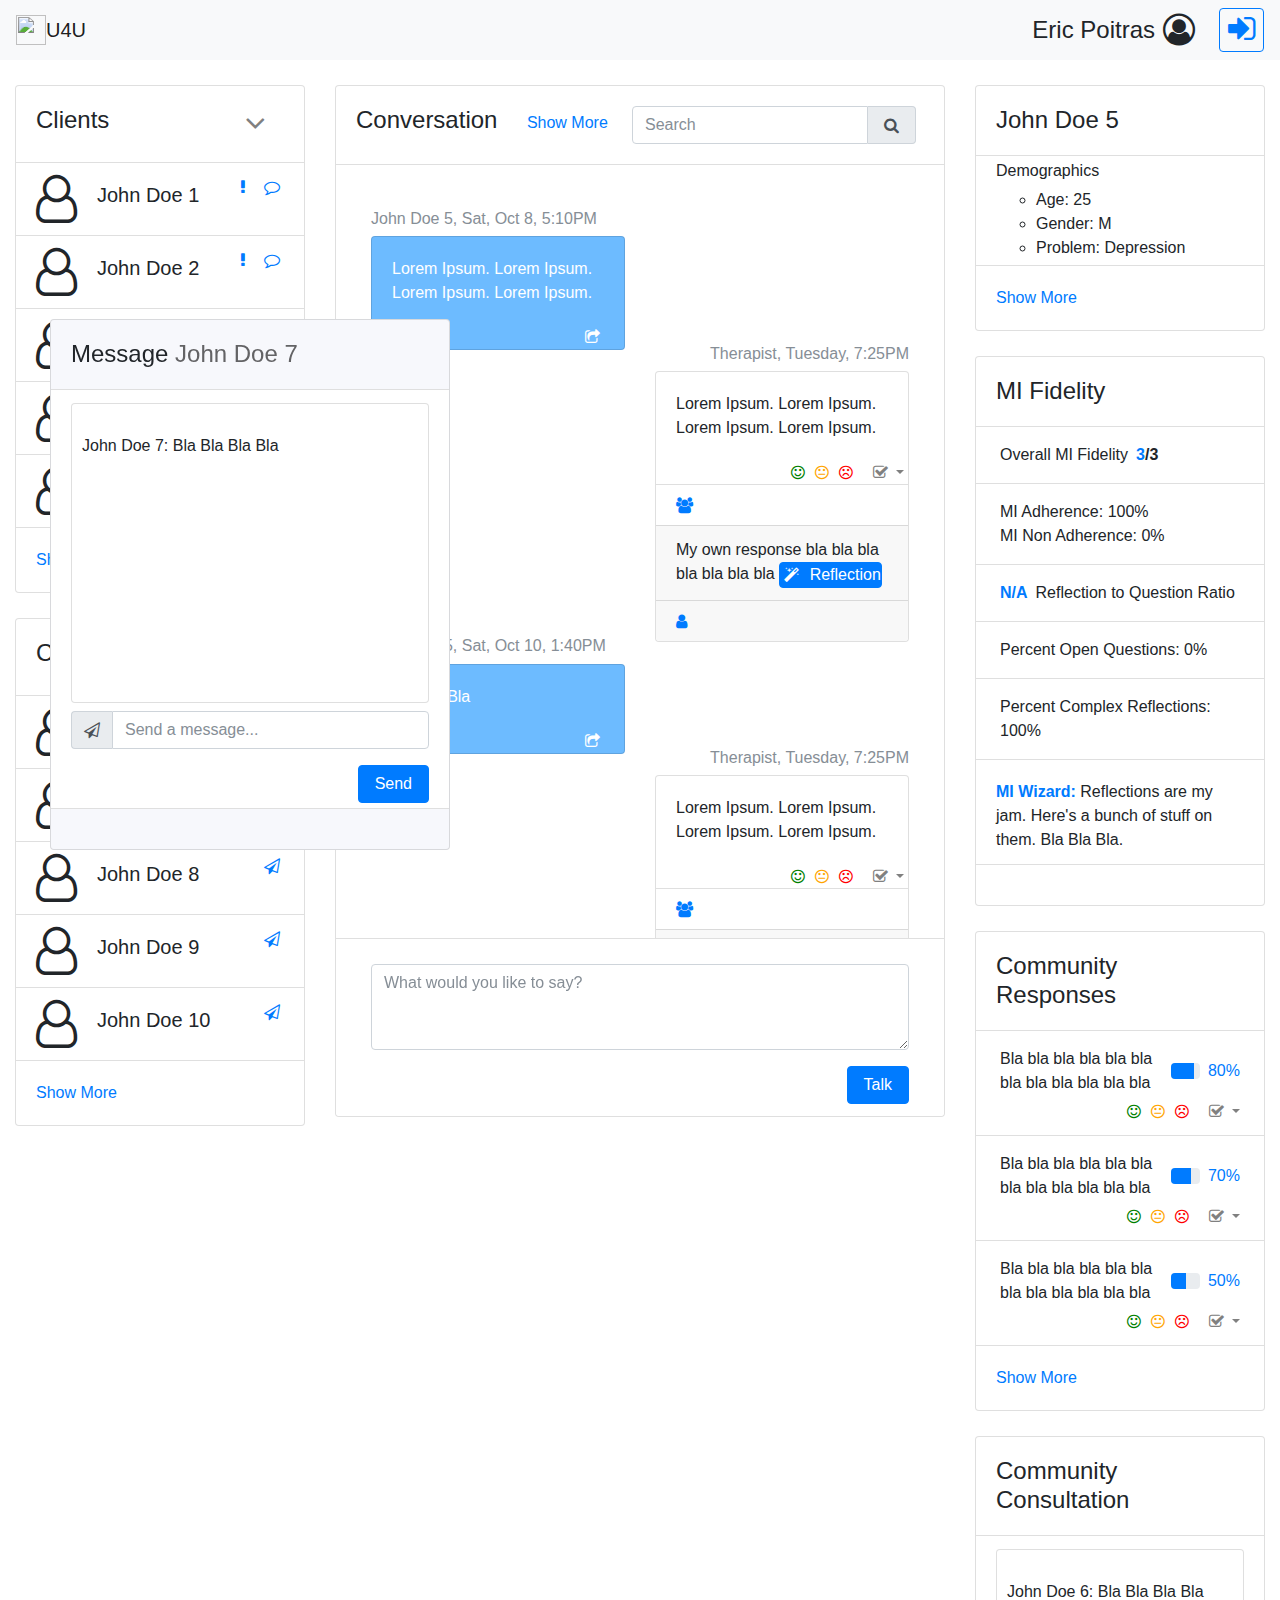
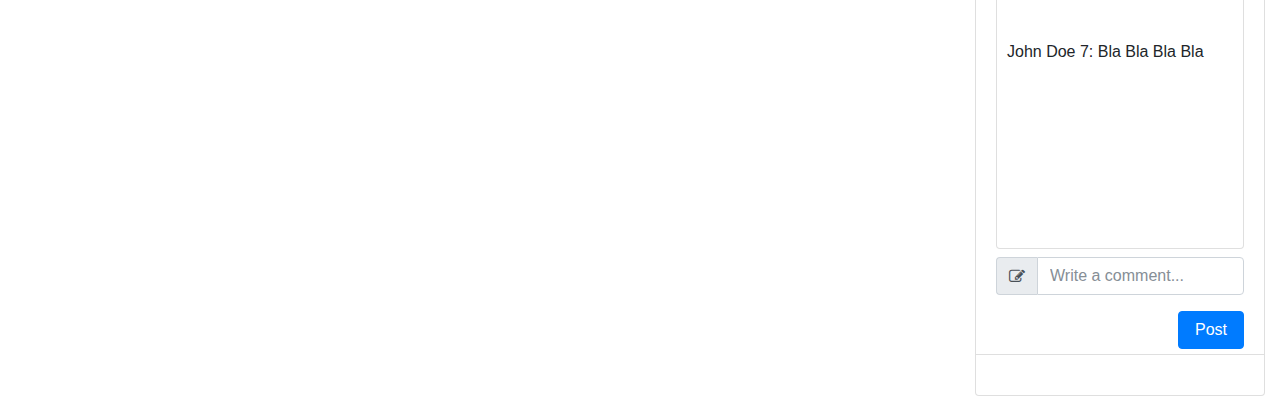
==== commit 1c3a143b: "Fixed trailing comment in HTML" ====
--- a/index.html
+++ b/index.html
@@ -889,7 +889,7 @@
                    
                 </ul>
                 <div class="card-body">
-                    <!--<a href="#" class="card-link">Add Resource</a>-->
+                    <a href="#" class="card-link">Add Resource</a>
               </div>   
             </div>-->
             
--- a/css/stylesheet.css
+++ b/css/stylesheet.css
@@ -81,6 +81,10 @@
 .conversationarea{
     padding-top: 50px; 
     padding-bottom: 25px;
+    height: 775px;
+    max-height: 775px;
+    overflow-y: scroll;
+    overflow-x: hidden;
 }
 
 .conversationarea .client{
@@ -92,22 +96,22 @@
     color: white;
 }
 
-.conversationarea .therapist i.fa-check-square-o, .responsearea i.fa-check-square-o{
+.conversationarea .therapist i.fa-check-square-o, .responsearea i.fa-check-square-o, .communityresponsearea i.fa-check-square-o{
     margin-left: 10px; 
     color: gray;
 }
 
-.conversationarea .therapist i.fa-smile-o, .responsearea i.fa-smile-o{
+.conversationarea .therapist i.fa-smile-o, .responsearea i.fa-smile-o, .communityresponsearea i.fa-smile-o{
     margin-left: 10px; 
     color: green;
 }
 
-.conversationarea .therapist i.fa-meh-o, .responsearea i.fa-meh-o{
+.conversationarea .therapist i.fa-meh-o, .responsearea i.fa-meh-o, .communityresponsearea i.fa-meh-o{
     margin-left: 10px; 
     color: orange;
 }
 
-.conversationarea .therapist i.fa-frown-o, .responsearea i.fa-frown-o{
+.conversationarea .therapist i.fa-frown-o, .responsearea i.fa-frown-o, .communityresponsearea i.fa-frown-o{
     margin-left: 10px; 
     margin-right: 10px; 
     color: red;
@@ -183,6 +187,11 @@
     margin-top:25px;
 }
 
+/* Analytics Area */
+.analyticsarea{
+    margin-top:25px;
+}
+
 /* Resources Area */
 .resourcesarea{
     margin-top:25px;
@@ -200,7 +209,7 @@
 /* Chat Window Area */
 .chatwindowarea{
     position:fixed; 
-    right:50px; 
+    left:50px; 
     bottom:50px; 
     width: 400px; 
     z-index: 999; 
@@ -223,4 +232,10 @@
 .chatwindowarea .list-group-item .card{
     padding: 10px; 
     height: 300px;
+}
+
+/* Graphs */
+
+#chart1_div, #chart2_div, #chart3_div{
+    z-index: 999;
 }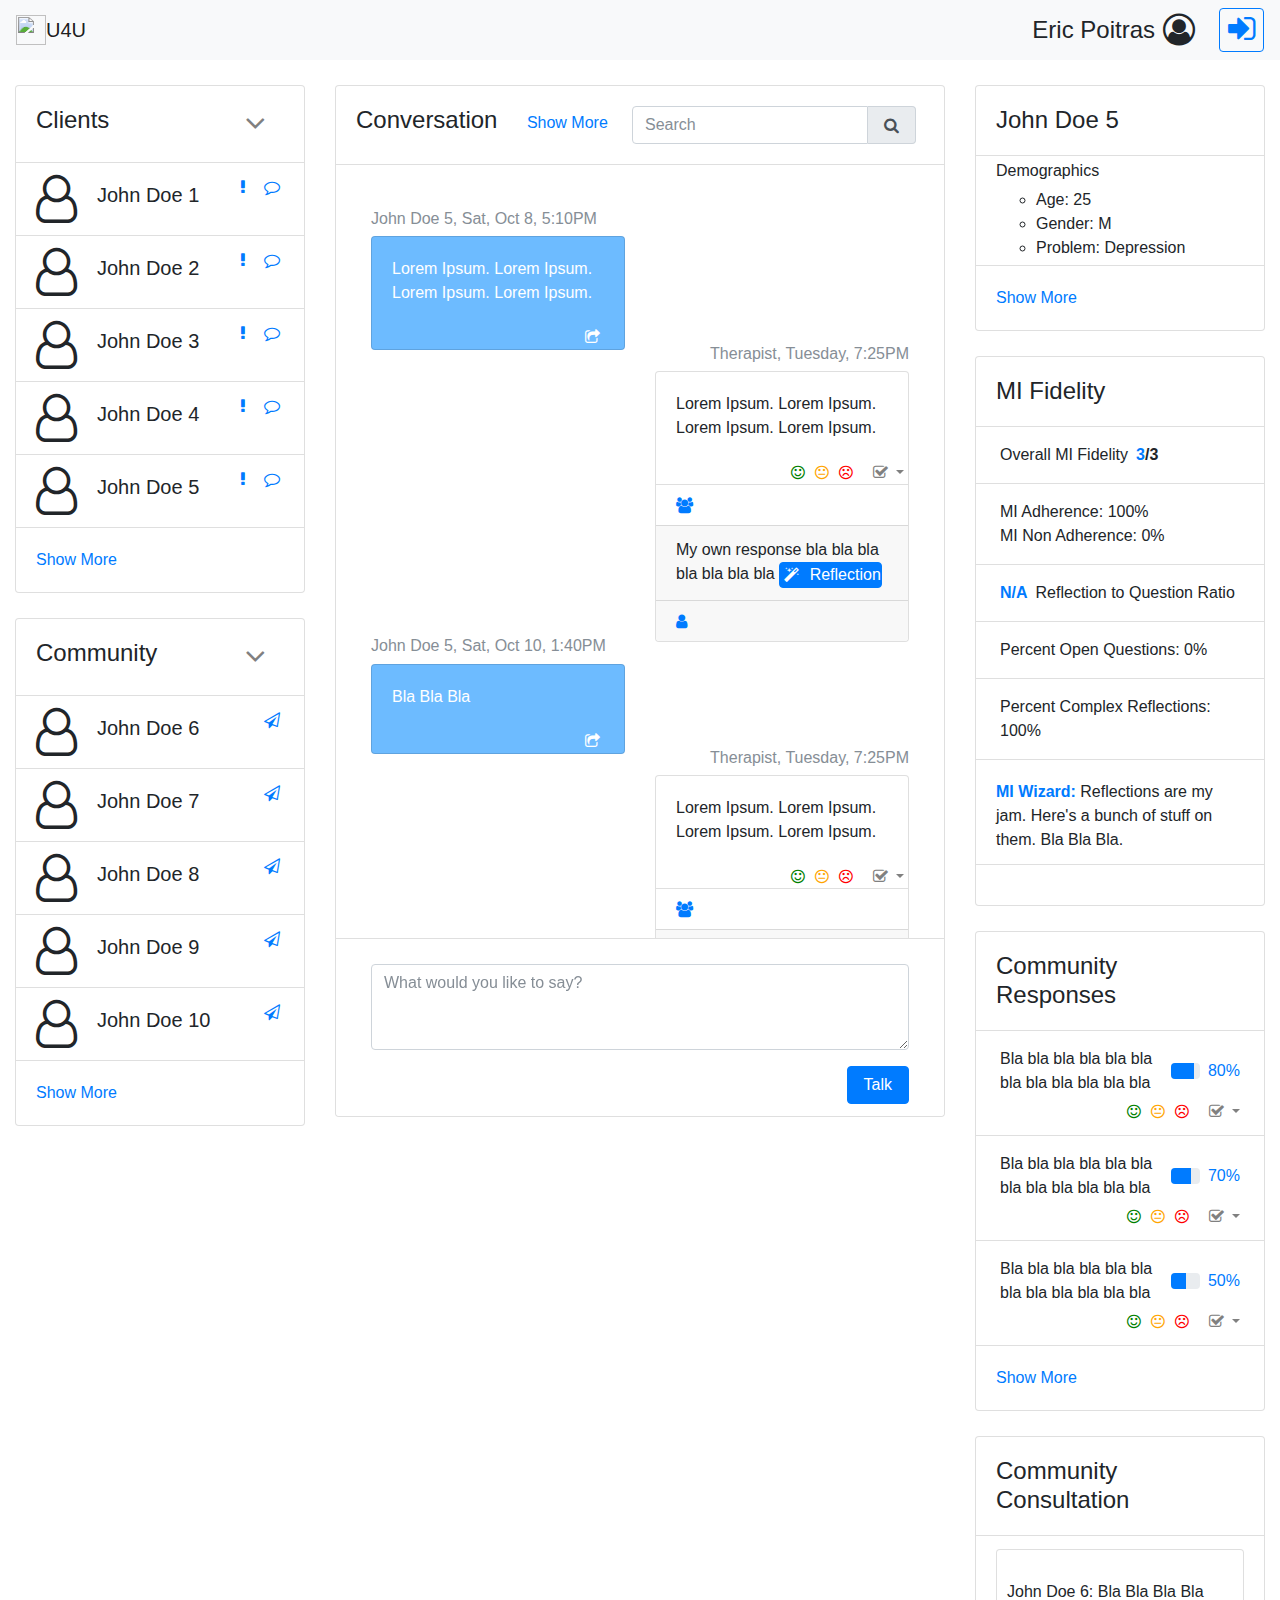
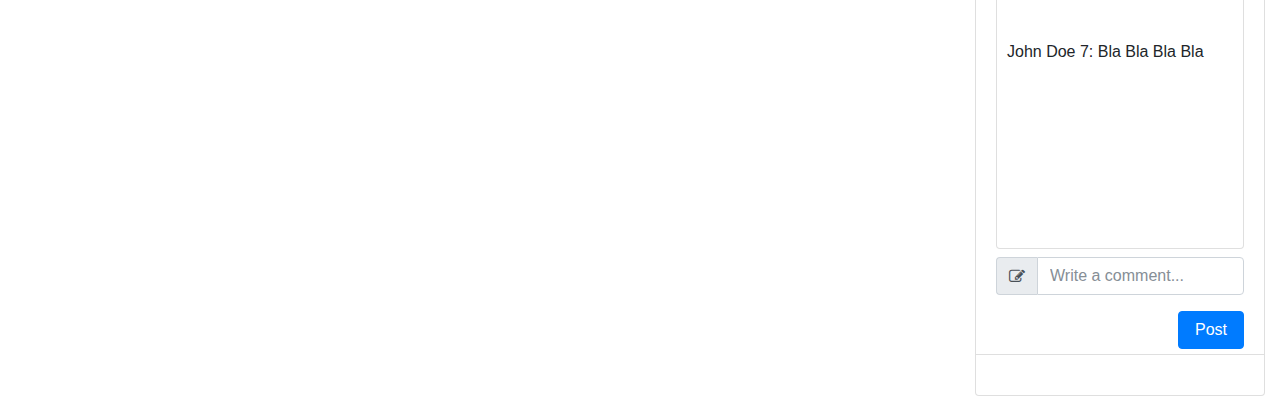
==== commit f7b30c5a: "Updated icon" ====
--- a/index.html
+++ b/index.html
@@ -25,11 +25,14 @@
       $(document).ready(function(){ init();});
 
       function init(){
-          $('.popovercus').popover({
+        $('.popovercus').popover({
               container: 'body'
-          })
-
-      nsfchat.addPageEventListeners();
+        })
+          
+        /* Hide the direct messaging window */
+        hideEl(directmessagewindow);
+
+        nsfchat.addPageEventListeners();
 
       }
 
@@ -126,7 +129,7 @@
         <a class="navbar-brand" href="#"><img src="" width="30" height="30" class="d-inline-block align-top" alt="">U4U</a>
         <h4 id="username" class="ml-auto mr-2">Eric Poitras</h4>
         <i class="fa fa-user-circle-o fa-2x mr-2" aria-hidden="true"></i>
-        <a class="btn btn-outline-primary ml-3 pl-2 pr-2 pt-1 pb-1" href="#">
+        <a id="clickLogin" class="btn btn-outline-primary ml-3 pl-2 pr-2 pt-1 pb-1" href="#">
             <i class="fa fa-sign-in fa-2x" aria-hidden="true"></i>
         </a>
     </nav>
@@ -291,7 +294,7 @@
                                       <div class="card-body text-white">
                                         Lorem Ipsum. Lorem Ipsum. Lorem Ipsum. Lorem Ipsum.
                                       </div>
-                                      <div class="p-1 ml-auto">
+                                      <div id="shareClient1" class="p-1 ml-auto">
                                         <i class="fa fa-share-square-o" aria-hidden="true"></i>  
                                       </div>
                                     </div>
@@ -315,28 +318,28 @@
                                             <i role="button" id="dropdownMenuLinkComment" data-toggle="dropdown" aria-haspopup="true" aria-expanded="false" class="p-0 fa fa-check-square-o dropdown-toggle" aria-hidden="true">
 
                                               <div class="dropdown-menu dropdown-menu-right" aria-labelledby="dropdownMenuLinkComment">
-                                                <a class="dropdown-item" href="#">Reflection</a>
-                                                <a class="dropdown-item" href="#">Affirmation</a>
-                                                <a class="dropdown-item" href="#">Refutation</a>
-                                                <a class="dropdown-item" href="#">Summary</a>
-                                                <a class="dropdown-item" href="#">Open Question</a>
-                                                <a class="dropdown-item" href="#">Close Question</a>
+                                                <a id="ReflectTherapist1" class="dropdown-item" href="#">Reflection</a>
+                                                <a id="AffirmTherapist1" class="dropdown-item" href="#">Affirmation</a>
+                                                <a id="RefuteTherapist1" class="dropdown-item" href="#">Refutation</a>
+                                                <a id="SummaryTherapist1" class="dropdown-item" href="#">Summary</a>
+                                                <a id="OpenTherapist1" class="dropdown-item" href="#">Open Question</a>
+                                                <a id="CloseTherapist1" class="dropdown-item" href="#">Close Question</a>
                                               </div>
 
                                             </i>
-                                            <i class="p-0 fa fa-smile-o" aria-hidden="true"></i>
-                                            <i class="p-0 fa fa-meh-o" aria-hidden="true"></i>
-                                            <i class="p-0 fa fa-frown-o" aria-hidden="true"></i>
+                                            <i id="rateSmileTherapist1" class="p-0 fa fa-smile-o" aria-hidden="true"></i>
+                                            <i id="rateMehTherapist1" class="p-0 fa fa-meh-o" aria-hidden="true"></i>
+                                            <i id="rateFrownTherapist1" class="p-0 fa fa-frown-o" aria-hidden="true"></i>
                                         </div>
                                          <ul class="list-group list-group-flush">
                                              <li class="list-group-item">
-                                                <div class="card-link"><a href="#"><i class="fa fa-users" aria-hidden="true"></i></a></div> 
+                                                <div id="clickComFeedback1" class="card-link"><a href="#"><i class="fa fa-users" aria-hidden="true"></i></a></div> 
                                              </li>
                                             <li class="list-group-item bg-fadedcus">
                                                 <div>My own response bla bla bla bla bla bla bla <button type="button" class="btn btn-primary p-0 popovercus" data-container="body" data-toggle="popover" data-placement="top" title="MI Wizard" data-content="MI Wizard confidence level at 75%"><i class="fa fa-magic fa-fw p-1" aria-hidden="true"></i>&nbsp; Reflection</button></div>
                                             </li>
                                              <li class="list-group-item bg-fadedcus">
-                                                 <div class="card-link"><a href="#"><i class="fa fa-user" aria-hidden="true"></i></a></div> 
+                                                 <div id="clickIndFeedback1" class="card-link"><a href="#"><i class="fa fa-user" aria-hidden="true"></i></a></div> 
                                              </li>
                                           </ul>
                                     </div>
@@ -349,7 +352,7 @@
                                       <div class="card-body text-white">
                                         Bla Bla Bla
                                       </div>
-                                      <div class="p-1 ml-auto">
+                                      <div id="shareClient2" class="p-1 ml-auto">
                                         <i class="fa fa-share-square-o" aria-hidden="true"></i>  
                                       </div>
                                     </div>
@@ -373,28 +376,28 @@
                                             <i role="button" id="dropdownMenuLinkComment" data-toggle="dropdown" aria-haspopup="true" aria-expanded="false" class="p-0 fa fa-check-square-o dropdown-toggle" aria-hidden="true">
 
                                               <div class="dropdown-menu dropdown-menu-right" aria-labelledby="dropdownMenuLinkComment">
-                                                <a class="dropdown-item" href="#">Reflection</a>
-                                                <a class="dropdown-item" href="#">Affirmation</a>
-                                                <a class="dropdown-item" href="#">Refutation</a>
-                                                <a class="dropdown-item" href="#">Summary</a>
-                                                <a class="dropdown-item" href="#">Open Question</a>
-                                                <a class="dropdown-item" href="#">Close Question</a>
+                                                <a id="ReflectTherapist2" class="dropdown-item" href="#">Reflection</a>
+                                                <a id="AffirmTherapist2" class="dropdown-item" href="#">Affirmation</a>
+                                                <a id="RefuteTherapist2" class="dropdown-item" href="#">Refutation</a>
+                                                <a id="SummaryTherapist2" class="dropdown-item" href="#">Summary</a>
+                                                <a id="OpenTherapist2" class="dropdown-item" href="#">Open Question</a>
+                                                <a id="CloseTherapist2" class="dropdown-item" href="#">Close Question</a>
                                               </div>
 
                                             </i>
-                                            <i class="p-0 fa fa-smile-o" aria-hidden="true"></i>
-                                            <i class="p-0 fa fa-meh-o" aria-hidden="true"></i>
-                                            <i class="p-0 fa fa-frown-o" aria-hidden="true"></i>
+                                            <i id="rateSmileTherapist2" class="p-0 fa fa-smile-o" aria-hidden="true"></i>
+                                            <i id="rateMehTherapist2" class="p-0 fa fa-meh-o" aria-hidden="true"></i>
+                                            <i d="rateFrownTherapist2" class="p-0 fa fa-frown-o" aria-hidden="true"></i>
                                         </div>
                                          <ul class="list-group list-group-flush">
                                              <li class="list-group-item">
-                                                <div class="card-link"><a href="#"><i class="fa fa-users" aria-hidden="true"></i></a></div> 
+                                                <div id="clickComFeedback2" class="card-link"><a href="#"><i class="fa fa-users" aria-hidden="true"></i></a></div> 
                                              </li>
                                             <li class="list-group-item bg-fadedcus">
                                                 <div>My own response bla bla bla bla bla bla bla <button type="button" class="btn btn-primary p-0 popovercus" data-container="body" data-toggle="popover" data-placement="top" title="MI Wizard" data-content="MI Wizard confidence level at 75%"><i class="fa fa-magic fa-fw p-1" aria-hidden="true"></i>&nbsp; Reflection</button></div>
                                             </li>
                                              <li class="list-group-item bg-fadedcus">
-                                                 <div class="card-link"><a href="#"><i class="fa fa-user" aria-hidden="true"></i></a></div> 
+                                                 <div id="clickIndFeedback2" class="card-link"><a href="#"><i class="fa fa-user" aria-hidden="true"></i></a></div> 
                                              </li>
                                           </ul>
                                     </div>
@@ -407,7 +410,7 @@
                                       <div class="card-body text-white">
                                         Bla Bla Bla
                                       </div>
-                                      <div class="p-1 ml-auto">
+                                      <div id="shareClient3" class="p-1 ml-auto">
                                         <i class="fa fa-share-square-o" aria-hidden="true"></i>  
                                       </div>
                                     </div>
@@ -431,28 +434,28 @@
                                             <i role="button" id="dropdownMenuLinkComment" data-toggle="dropdown" aria-haspopup="true" aria-expanded="false" class="p-0 fa fa-check-square-o dropdown-toggle" aria-hidden="true">
 
                                               <div class="dropdown-menu dropdown-menu-right" aria-labelledby="dropdownMenuLinkComment">
-                                                <a class="dropdown-item" href="#">Reflection</a>
-                                                <a class="dropdown-item" href="#">Affirmation</a>
-                                                <a class="dropdown-item" href="#">Refutation</a>
-                                                <a class="dropdown-item" href="#">Summary</a>
-                                                <a class="dropdown-item" href="#">Open Question</a>
-                                                <a class="dropdown-item" href="#">Close Question</a>
+                                                <a id="ReflectTherapist3" class="dropdown-item" href="#">Reflection</a>
+                                                <a id="AffirmTherapist3" class="dropdown-item" href="#">Affirmation</a>
+                                                <a id="RefuteTherapist3" class="dropdown-item" href="#">Refutation</a>
+                                                <a id="SummaryTherapist3" class="dropdown-item" href="#">Summary</a>
+                                                <a id="OpenTherapist3" class="dropdown-item" href="#">Open Question</a>
+                                                <a id="CloseTherapist3" class="dropdown-item" href="#">Close Question</a>
                                               </div>
 
                                             </i>
-                                            <i class="p-0 fa fa-smile-o" aria-hidden="true"></i>
-                                            <i class="p-0 fa fa-meh-o" aria-hidden="true"></i>
-                                            <i class="p-0 fa fa-frown-o" aria-hidden="true"></i>
+                                            <i id="rateSmileTherapist3" class="p-0 fa fa-smile-o" aria-hidden="true"></i>
+                                            <i id="rateMehTherapist3" class="p-0 fa fa-meh-o" aria-hidden="true"></i>
+                                            <i d="rateFrownTherapist3" class="p-0 fa fa-frown-o" aria-hidden="true"></i>
                                         </div>
                                          <ul class="list-group list-group-flush">
                                              <li class="list-group-item">
-                                                <div class="card-link"><a href="#"><i class="fa fa-users" aria-hidden="true"></i></a></div> 
+                                                <div id="clickComFeedback3" class="card-link"><a href="#"><i class="fa fa-users" aria-hidden="true"></i></a></div> 
                                              </li>
                                             <li class="list-group-item bg-fadedcus">
                                                 <div>My own response bla bla bla bla bla bla bla <button type="button" class="btn btn-primary p-0 popovercus" data-container="body" data-toggle="popover" data-placement="top" title="MI Wizard" data-content="MI Wizard confidence level at 75%"><i class="fa fa-magic fa-fw p-1" aria-hidden="true"></i>&nbsp; Reflection</button></div>
                                             </li>
                                              <li class="list-group-item bg-fadedcus">
-                                                 <div class="card-link"><a href="#"><i class="fa fa-user" aria-hidden="true"></i></a></div> 
+                                                 <div id="clickIndFeedback3" class="card-link"><a href="#"><i class="fa fa-user" aria-hidden="true"></i></a></div> 
                                              </li>
                                           </ul>
                                     </div>
@@ -719,18 +722,18 @@
                                 <i role="button" id="dropdownMenuLinkComment" data-toggle="dropdown" aria-haspopup="true" aria-expanded="false" class="p-0 fa fa-check-square-o dropdown-toggle" aria-hidden="true">
 
                                   <div class="dropdown-menu dropdown-menu-right" aria-labelledby="dropdownMenuLinkComment">
-                                    <a class="dropdown-item" href="#">Reflection</a>
-                                    <a class="dropdown-item" href="#">Affirmation</a>
-                                    <a class="dropdown-item" href="#">Refutation</a>
-                                    <a class="dropdown-item" href="#">Summary</a>
-                                    <a class="dropdown-item" href="#">Open Question</a>
-                                    <a class="dropdown-item" href="#">Close Question</a>
+                                    <a id="ReflectCom1" class="dropdown-item" href="#">Reflection</a>
+                                    <a id="AffirmCom1" class="dropdown-item" href="#">Affirmation</a>
+                                    <a id="RefuteCom1" class="dropdown-item" href="#">Refutation</a>
+                                    <a id="SummaryCom1" class="dropdown-item" href="#">Summary</a>
+                                    <a id="OpenCom1" class="dropdown-item" href="#">Open Question</a>
+                                    <a id="CloseCom1" class="dropdown-item" href="#">Close Question</a>
                                   </div>
 
                                 </i>
-                                <i class="p-0 fa fa-smile-o" aria-hidden="true"></i>
-                                <i class="p-0 fa fa-meh-o" aria-hidden="true"></i>
-                                <i class="p-0 fa fa-frown-o" aria-hidden="true"></i>
+                                <i id="rateSmileCom1" class="p-0 fa fa-smile-o" aria-hidden="true"></i>
+                                <i id="rateMehCom1" class="p-0 fa fa-meh-o" aria-hidden="true"></i>
+                                <i id="rateFrownCom1" class="p-0 fa fa-frown-o" aria-hidden="true"></i>
                             </div>
                         </div>
                     </li>
@@ -750,18 +753,18 @@
                                 <i role="button" id="dropdownMenuLinkComment" data-toggle="dropdown" aria-haspopup="true" aria-expanded="false" class="p-0 fa fa-check-square-o dropdown-toggle" aria-hidden="true">
 
                                   <div class="dropdown-menu dropdown-menu-right" aria-labelledby="dropdownMenuLinkComment">
-                                    <a class="dropdown-item" href="#">Reflection</a>
-                                    <a class="dropdown-item" href="#">Affirmation</a>
-                                    <a class="dropdown-item" href="#">Refutation</a>
-                                    <a class="dropdown-item" href="#">Summary</a>
-                                    <a class="dropdown-item" href="#">Open Question</a>
-                                    <a class="dropdown-item" href="#">Close Question</a>
+                                    <a id="ReflectCom2" class="dropdown-item" href="#">Reflection</a>
+                                    <a id="AffirmCom2" class="dropdown-item" href="#">Affirmation</a>
+                                    <a id="RefuteCom2" class="dropdown-item" href="#">Refutation</a>
+                                    <a id="SummaryCom2" class="dropdown-item" href="#">Summary</a>
+                                    <a id="OpenCom2" class="dropdown-item" href="#">Open Question</a>
+                                    <a id="CloseCom2" class="dropdown-item" href="#">Close Question</a>
                                   </div>
 
                                 </i>
-                                <i class="p-0 fa fa-smile-o" aria-hidden="true"></i>
-                                <i class="p-0 fa fa-meh-o" aria-hidden="true"></i>
-                                <i class="p-0 fa fa-frown-o" aria-hidden="true"></i>
+                                <i id="rateSmileCom2" class="p-0 fa fa-smile-o" aria-hidden="true"></i>
+                                <i id="rateMehCom2" class="p-0 fa fa-meh-o" aria-hidden="true"></i>
+                                <i id="rateFrownCom2" class="p-0 fa fa-frown-o" aria-hidden="true"></i>
                             </div>
                         </div>
                     </li>
@@ -781,18 +784,18 @@
                                 <i role="button" id="dropdownMenuLinkComment" data-toggle="dropdown" aria-haspopup="true" aria-expanded="false" class="p-0 fa fa-check-square-o dropdown-toggle" aria-hidden="true">
 
                                   <div class="dropdown-menu dropdown-menu-right" aria-labelledby="dropdownMenuLinkComment">
-                                    <a class="dropdown-item" href="#">Reflection</a>
-                                    <a class="dropdown-item" href="#">Affirmation</a>
-                                    <a class="dropdown-item" href="#">Refutation</a>
-                                    <a class="dropdown-item" href="#">Summary</a>
-                                    <a class="dropdown-item" href="#">Open Question</a>
-                                    <a class="dropdown-item" href="#">Close Question</a>
+                                    <a id="ReflectCom3" class="dropdown-item" href="#">Reflection</a>
+                                    <a id="AffirmCom3" class="dropdown-item" href="#">Affirmation</a>
+                                    <a id="RefuteCom3" class="dropdown-item" href="#">Refutation</a>
+                                    <a id="SummaryCom3" class="dropdown-item" href="#">Summary</a>
+                                    <a id="OpenCom3" class="dropdown-item" href="#">Open Question</a>
+                                    <a id="CloseCom3" class="dropdown-item" href="#">Close Question</a>
                                   </div>
 
                                 </i>
-                                <i class="p-0 fa fa-smile-o" aria-hidden="true"></i>
-                                <i class="p-0 fa fa-meh-o" aria-hidden="true"></i>
-                                <i class="p-0 fa fa-frown-o" aria-hidden="true"></i>
+                                <i id="rateSmileCom3" class="p-0 fa fa-smile-o" aria-hidden="true"></i>
+                                <i id="rateMehCom3" class="p-0 fa fa-meh-o" aria-hidden="true"></i>
+                                <i id="rateFrownCom3" class="p-0 fa fa-frown-o" aria-hidden="true"></i>
                             </div>
                         </div>
                     </li>
@@ -901,9 +904,14 @@
     </div>
     
     <!-- Chat Window (Appears on Top of Elements) -->
-    <div class="card chatwindowarea">
+    <div id="directmessagewindow" class="card chatwindowarea">
         <div class="card-body">
-            <h4 class="card-title">Message <span>John Doe 7</span></h4>
+            <div class="d-flex flex-row">
+                <div><h4 class="card-title">Message <span>John Doe 7</span></h4></div>
+                <div class="ml-auto">
+                    <a id="clickCloseDM" href="#"><i class="fa fa-times-circle-o fa-2x" aria-hidden="true"></i></a> 
+                </div>
+            </div>
         </div>
             <ul class="list-group list-group-flush">
                 <li class="list-group-item">
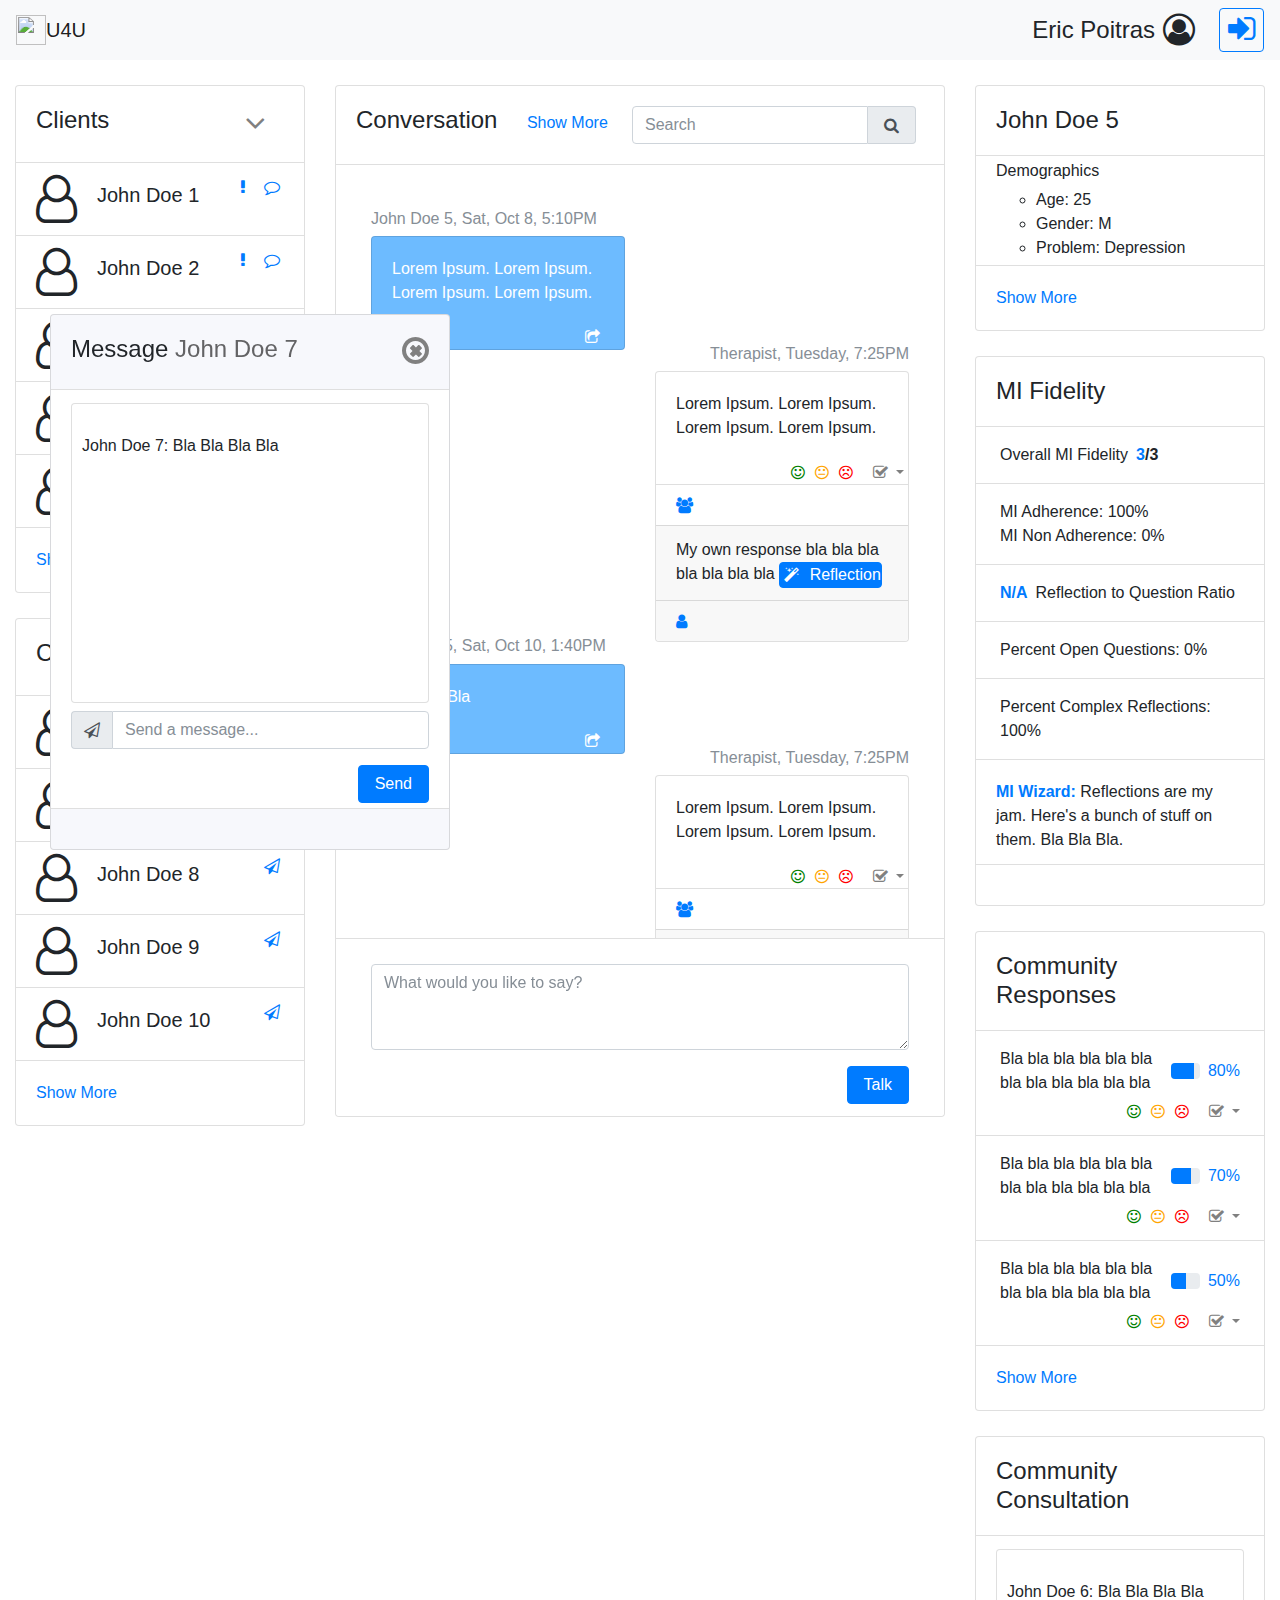
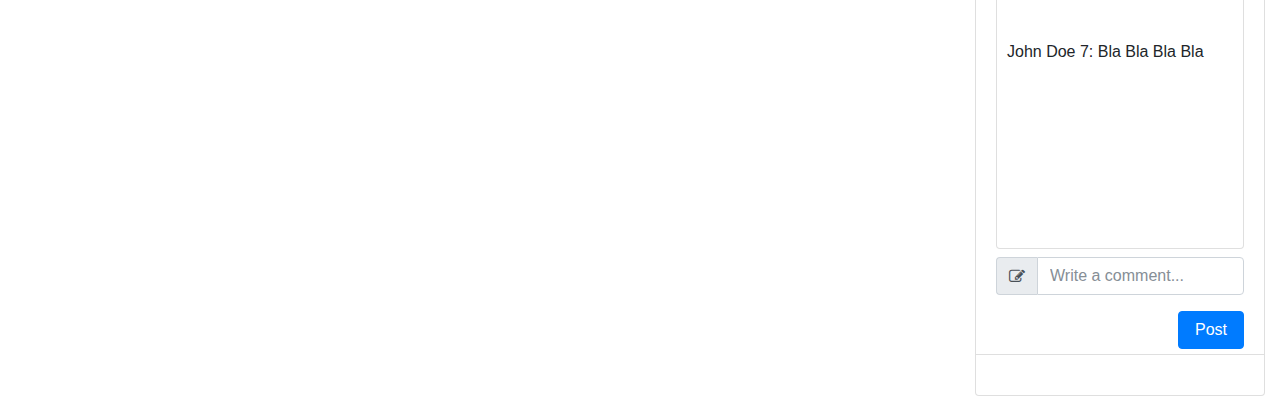
==== commit cfad9b19: "Added id attributes to elements and new call to NSF chat" ====
--- a/index.html
+++ b/index.html
@@ -12,7 +12,7 @@
     <link rel="stylesheet" href="css/bootstrap.min.css">
       
     <!-- Link to stylesheet -->
-    <link rel="stylesheet" href="css/stylesheet.css">
+      <link rel="stylesheet" href="css/stylesheet.css">
       <script src="js/jquery-3.2.1.slim.min.js"></script>
       <script src="js/popper.min.js"></script>
       <script src="js/bootstrap.min.js"></script>
@@ -28,12 +28,12 @@
         $('.popovercus').popover({
               container: 'body'
         })
+        console.log("DOM fully loaded and parsed...");
+        nsfchat.addPageEventListeners();
+        console.log("Listening for events...");
           
-        /* Hide the direct messaging window */
-        hideEl(directmessagewindow);
-
-        nsfchat.addPageEventListeners();
-
+        /* Check if user is client or therapist - then load appropriate view */
+        nsfchat.viewRouter("therapistlanding"); /* Sets the view to the default landing page */
       }
 
       </script>
@@ -205,7 +205,7 @@
             </div>
             
             <!-- List of Therapists -->
-            <div class="card communitycard">
+            <div id="panelCommunity" class="card communitycard">
               <div class="card-body">
                 <div class="d-flex flex-row">
                     <div><h4 class="card-title">Community</h4></div>
@@ -270,7 +270,7 @@
         <div class="col-6">
             
           <!-- Conversation Card -->
-          <div class="card">
+          <div id="panelConversation" class="card">
               <div class="card-body conversationhead">
                 <h4 class="card-title">Conversation</h4>
                 <a id="showMoreConversation" href="#" class="card-link">Show More</a>
@@ -310,10 +310,10 @@
                                 <div class="col">
                                      <h6 class="card-subtitle mb-2 text-muted therapist">Therapist, Tuesday, 7:25PM</h6>
                                      <div class="card therapist">
-                                      <div class="card-body">
+                                      <div id="cardtherapist1content" class="card-body">
                                         Lorem Ipsum. Lorem Ipsum. Lorem Ipsum. Lorem Ipsum.
                                       </div>
-                                        <div class="p-1 ml-auto">
+                                        <div id="cardtherapist1rating" class="p-1 ml-auto">
 
                                             <i role="button" id="dropdownMenuLinkComment" data-toggle="dropdown" aria-haspopup="true" aria-expanded="false" class="p-0 fa fa-check-square-o dropdown-toggle" aria-hidden="true">
 
@@ -336,7 +336,7 @@
                                                 <div id="clickComFeedback1" class="card-link"><a href="#"><i class="fa fa-users" aria-hidden="true"></i></a></div> 
                                              </li>
                                             <li class="list-group-item bg-fadedcus">
-                                                <div>My own response bla bla bla bla bla bla bla <button type="button" class="btn btn-primary p-0 popovercus" data-container="body" data-toggle="popover" data-placement="top" title="MI Wizard" data-content="MI Wizard confidence level at 75%"><i class="fa fa-magic fa-fw p-1" aria-hidden="true"></i>&nbsp; Reflection</button></div>
+                                                <div>My own response bla bla bla bla bla bla bla <button id="clickMIWiz1" type="button" class="btn btn-primary p-0 popovercus" data-container="body" data-toggle="popover" data-placement="top" title="MI Wizard" data-content="MI Wizard confidence level at 75%"><i class="fa fa-magic fa-fw p-1" aria-hidden="true"></i>&nbsp; Reflection</button></div>
                                             </li>
                                              <li class="list-group-item bg-fadedcus">
                                                  <div id="clickIndFeedback1" class="card-link"><a href="#"><i class="fa fa-user" aria-hidden="true"></i></a></div> 
@@ -368,10 +368,10 @@
                                 <div class="col">
                                      <h6 class="card-subtitle mb-2 text-muted therapist">Therapist, Tuesday, 7:25PM</h6>
                                      <div class="card therapist">
-                                      <div class="card-body">
+                                      <div id="cardtherapist2content" class="card-body">
                                         Lorem Ipsum. Lorem Ipsum. Lorem Ipsum. Lorem Ipsum.
                                       </div>
-                                        <div class="p-1 ml-auto">
+                                        <div id="cardtherapist2rating" class="p-1 ml-auto">
 
                                             <i role="button" id="dropdownMenuLinkComment" data-toggle="dropdown" aria-haspopup="true" aria-expanded="false" class="p-0 fa fa-check-square-o dropdown-toggle" aria-hidden="true">
 
@@ -387,14 +387,14 @@
                                             </i>
                                             <i id="rateSmileTherapist2" class="p-0 fa fa-smile-o" aria-hidden="true"></i>
                                             <i id="rateMehTherapist2" class="p-0 fa fa-meh-o" aria-hidden="true"></i>
-                                            <i d="rateFrownTherapist2" class="p-0 fa fa-frown-o" aria-hidden="true"></i>
+                                            <i id="rateFrownTherapist2" class="p-0 fa fa-frown-o" aria-hidden="true"></i>
                                         </div>
                                          <ul class="list-group list-group-flush">
                                              <li class="list-group-item">
                                                 <div id="clickComFeedback2" class="card-link"><a href="#"><i class="fa fa-users" aria-hidden="true"></i></a></div> 
                                              </li>
                                             <li class="list-group-item bg-fadedcus">
-                                                <div>My own response bla bla bla bla bla bla bla <button type="button" class="btn btn-primary p-0 popovercus" data-container="body" data-toggle="popover" data-placement="top" title="MI Wizard" data-content="MI Wizard confidence level at 75%"><i class="fa fa-magic fa-fw p-1" aria-hidden="true"></i>&nbsp; Reflection</button></div>
+                                                <div>My own response bla bla bla bla bla bla bla <button id="clickMIWiz2" type="button" class="btn btn-primary p-0 popovercus" data-container="body" data-toggle="popover" data-placement="top" title="MI Wizard" data-content="MI Wizard confidence level at 75%"><i class="fa fa-magic fa-fw p-1" aria-hidden="true"></i>&nbsp; Reflection</button></div>
                                             </li>
                                              <li class="list-group-item bg-fadedcus">
                                                  <div id="clickIndFeedback2" class="card-link"><a href="#"><i class="fa fa-user" aria-hidden="true"></i></a></div> 
@@ -426,10 +426,10 @@
                                 <div class="col">
                                      <h6 class="card-subtitle mb-2 text-muted therapist">Therapist, Tuesday, 7:25PM</h6>
                                      <div class="card therapist">
-                                      <div class="card-body">
+                                      <div id="cardtherapist3content" class="card-body">
                                         Lorem Ipsum. Lorem Ipsum. Lorem Ipsum. Lorem Ipsum.
                                       </div>
-                                        <div class="p-1 ml-auto">
+                                        <div id="cardtherapist3rating" class="p-1 ml-auto">
 
                                             <i role="button" id="dropdownMenuLinkComment" data-toggle="dropdown" aria-haspopup="true" aria-expanded="false" class="p-0 fa fa-check-square-o dropdown-toggle" aria-hidden="true">
 
@@ -445,14 +445,14 @@
                                             </i>
                                             <i id="rateSmileTherapist3" class="p-0 fa fa-smile-o" aria-hidden="true"></i>
                                             <i id="rateMehTherapist3" class="p-0 fa fa-meh-o" aria-hidden="true"></i>
-                                            <i d="rateFrownTherapist3" class="p-0 fa fa-frown-o" aria-hidden="true"></i>
+                                            <i id="rateFrownTherapist3" class="p-0 fa fa-frown-o" aria-hidden="true"></i>
                                         </div>
                                          <ul class="list-group list-group-flush">
                                              <li class="list-group-item">
                                                 <div id="clickComFeedback3" class="card-link"><a href="#"><i class="fa fa-users" aria-hidden="true"></i></a></div> 
                                              </li>
                                             <li class="list-group-item bg-fadedcus">
-                                                <div>My own response bla bla bla bla bla bla bla <button type="button" class="btn btn-primary p-0 popovercus" data-container="body" data-toggle="popover" data-placement="top" title="MI Wizard" data-content="MI Wizard confidence level at 75%"><i class="fa fa-magic fa-fw p-1" aria-hidden="true"></i>&nbsp; Reflection</button></div>
+                                                <div>My own response bla bla bla bla bla bla bla <button id="clickMIWiz3" type="button" class="btn btn-primary p-0 popovercus" data-container="body" data-toggle="popover" data-placement="top" title="MI Wizard" data-content="MI Wizard confidence level at 75%"><i class="fa fa-magic fa-fw p-1" aria-hidden="true"></i>&nbsp; Reflection</button></div>
                                             </li>
                                              <li class="list-group-item bg-fadedcus">
                                                  <div id="clickIndFeedback3" class="card-link"><a href="#"><i class="fa fa-user" aria-hidden="true"></i></a></div> 
@@ -463,7 +463,7 @@
                             </div>
                         </div> 
                     </li>
-                    <li class="list-group-item conversationfooter">
+                    <li id="panelResponseArea" class="list-group-item conversationfooter">
                         <div class="container-fluid">
                             <div class="row">
                                 <div class="col-12">
@@ -611,7 +611,7 @@
         <div class="col-3">
             
             <!-- Demographics -->
-            <div class="card demographicarea">
+            <div id="panelDemographic" class="card demographicarea">
               <div class="card-body">
                 <h4 class="card-title">John Doe 5</h4>
                 </div>
@@ -635,7 +635,7 @@
             </div>
             
             <!-- Analytics Panel -->
-            <div class="card analyticsarea">
+            <div id="panelAnalytics" class="card analyticsarea">
                 <div class="card-body">
                     <h4 class="card-title">MI Fidelity</h4>
                 </div>
@@ -702,7 +702,7 @@
             </div>
             
             <!-- Community Responses Area -->
-            <div class="card communityresponsearea">
+            <div id="panelCommunityResponse" class="card communityresponsearea">
                 <div class="card-body">
                     <h4 class="card-title">Community Responses</h4>
                 </div>
@@ -808,7 +808,7 @@
             
             
             <!-- Consultation Area -->
-            <div class="card consultationarea">
+            <div id="panelCommunityConsultation" class="card consultationarea">
               <div class="card-body">
                 <h4 class="card-title">Community Consultation</h4>
                 </div>
@@ -944,4 +944,5 @@
     <script src="https://maxcdn.bootstrapcdn.com/bootstrap/4.0.0-beta.2/js/bootstrap.min.js" integrity="sha384-alpBpkh1PFOepccYVYDB4do5UnbKysX5WZXm3XxPqe5iKTfUKjNkCk9SaVuEZflJ" crossorigin="anonymous"></script> -->
 
   </body>
-</html>+</html>
+
--- a/css/stylesheet.css
+++ b/css/stylesheet.css
@@ -234,6 +234,11 @@
     height: 300px;
 }
 
+/* Direct Message Window */
+#clickCloseDM i.fa{
+    color: gray;
+}
+
 /* Graphs */
 
 #chart1_div, #chart2_div, #chart3_div{
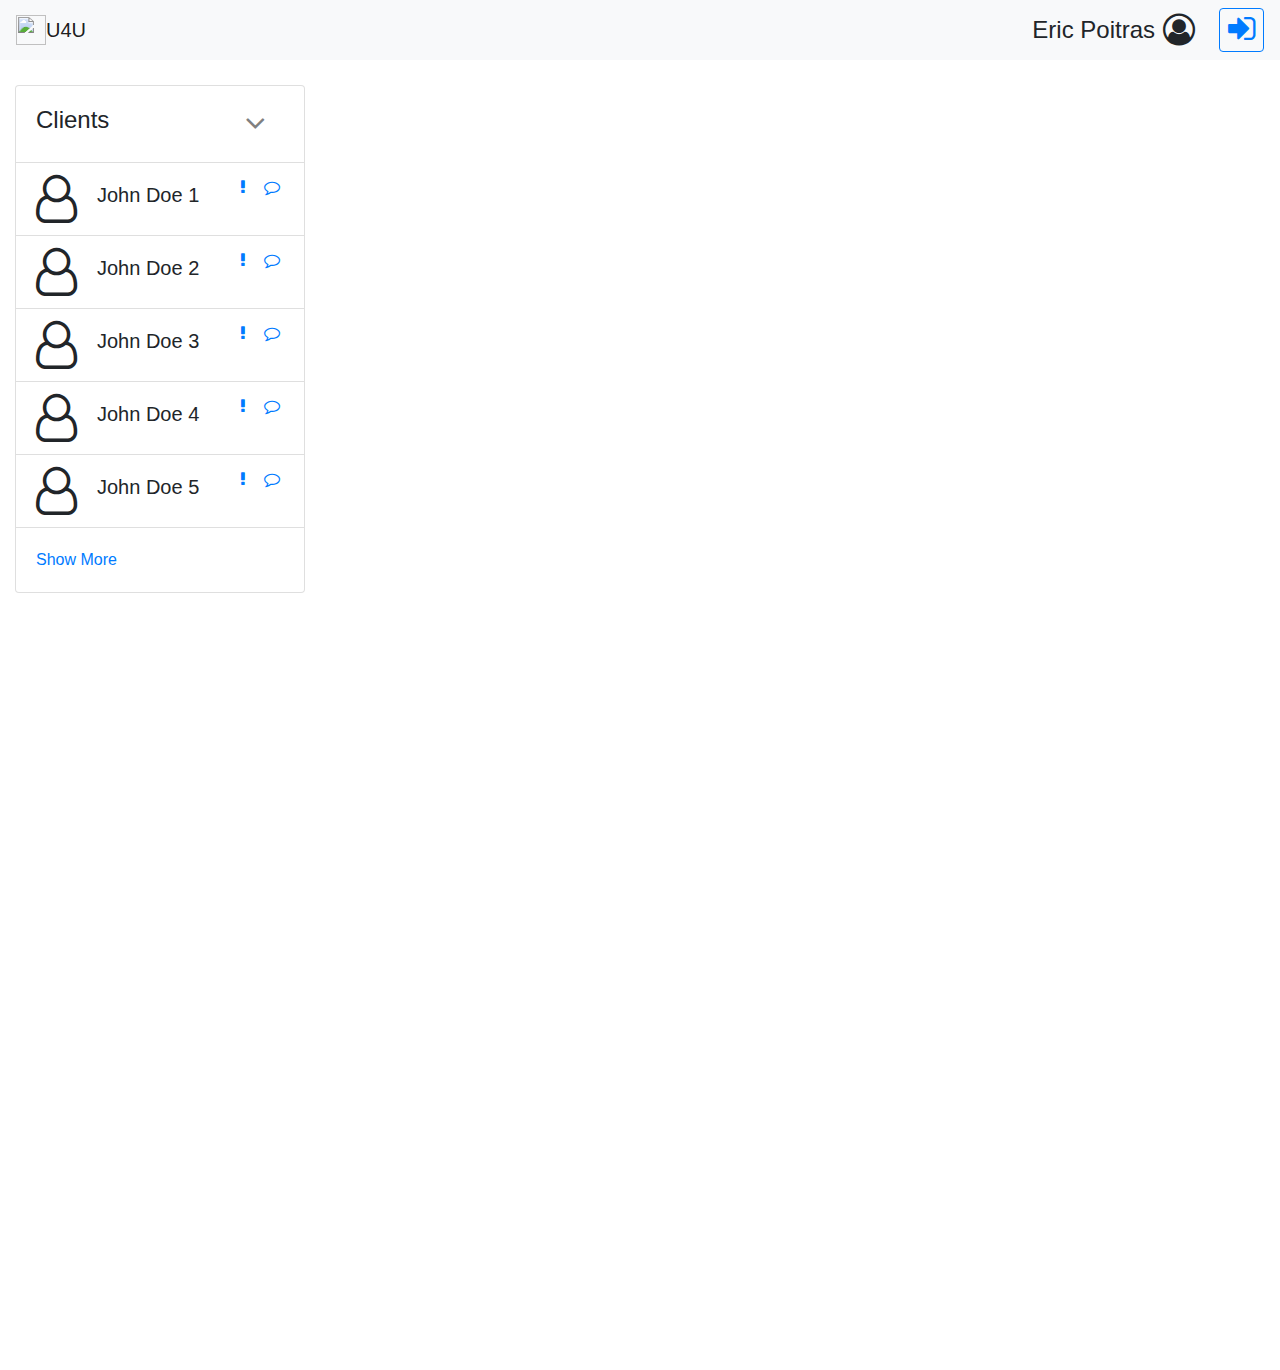
==== commit b9958a99: "Added new span container to dropdown" ====
--- a/index.html
+++ b/index.html
@@ -162,7 +162,7 @@
                     <div class="d-flex flex-row">
                       <div class=""><i class="fa fa-user-o fa-3x" aria-hidden="true"></i></div>
                       <div class="pt-2"><h5>John Doe 1</h5></div>
-                      <div class="p-1 ml-auto"><a id="clickNotice1" href="#"><i class="p-0 fa fa-exclamation listitemcus" aria-hidden="true"></i></a></div>
+                      <div id="iconNotice1" class="p-1 ml-auto"><a id="clickNotice1" href="#"><i class="p-0 fa fa-exclamation listitemcus" aria-hidden="true"></i></a></div>
                         <div class="p-1"><a id="clickConversation1" href="#"><i class="p-0 fa fa-comment-o listitemcus" aria-hidden="true"></i></a></div>
                     </div>
                 </li>
@@ -315,7 +315,7 @@
                                       </div>
                                         <div id="cardtherapist1rating" class="p-1 ml-auto">
 
-                                            <i role="button" id="dropdownMenuLinkComment" data-toggle="dropdown" aria-haspopup="true" aria-expanded="false" class="p-0 fa fa-check-square-o dropdown-toggle" aria-hidden="true">
+                                            <span id="dropdownMenuLinkComment1" class="p-0 m-0"><i role="button" id="dropdownMenuLinkComment" data-toggle="dropdown" aria-haspopup="true" aria-expanded="false" class="p-0 fa fa-check-square-o dropdown-toggle" aria-hidden="true">
 
                                               <div class="dropdown-menu dropdown-menu-right" aria-labelledby="dropdownMenuLinkComment">
                                                 <a id="ReflectTherapist1" class="dropdown-item" href="#">Reflection</a>
@@ -326,7 +326,7 @@
                                                 <a id="CloseTherapist1" class="dropdown-item" href="#">Close Question</a>
                                               </div>
 
-                                            </i>
+                                            </i></span>
                                             <i id="rateSmileTherapist1" class="p-0 fa fa-smile-o" aria-hidden="true"></i>
                                             <i id="rateMehTherapist1" class="p-0 fa fa-meh-o" aria-hidden="true"></i>
                                             <i id="rateFrownTherapist1" class="p-0 fa fa-frown-o" aria-hidden="true"></i>
@@ -373,7 +373,7 @@
                                       </div>
                                         <div id="cardtherapist2rating" class="p-1 ml-auto">
 
-                                            <i role="button" id="dropdownMenuLinkComment" data-toggle="dropdown" aria-haspopup="true" aria-expanded="false" class="p-0 fa fa-check-square-o dropdown-toggle" aria-hidden="true">
+                                            <span id="dropdownMenuLinkComment2" class="p-0 m-0"><i role="button" id="dropdownMenuLinkComment" data-toggle="dropdown" aria-haspopup="true" aria-expanded="false" class="p-0 fa fa-check-square-o dropdown-toggle" aria-hidden="true">
 
                                               <div class="dropdown-menu dropdown-menu-right" aria-labelledby="dropdownMenuLinkComment">
                                                 <a id="ReflectTherapist2" class="dropdown-item" href="#">Reflection</a>
@@ -384,7 +384,7 @@
                                                 <a id="CloseTherapist2" class="dropdown-item" href="#">Close Question</a>
                                               </div>
 
-                                            </i>
+                                            </i></span>
                                             <i id="rateSmileTherapist2" class="p-0 fa fa-smile-o" aria-hidden="true"></i>
                                             <i id="rateMehTherapist2" class="p-0 fa fa-meh-o" aria-hidden="true"></i>
                                             <i id="rateFrownTherapist2" class="p-0 fa fa-frown-o" aria-hidden="true"></i>
@@ -431,7 +431,7 @@
                                       </div>
                                         <div id="cardtherapist3rating" class="p-1 ml-auto">
 
-                                            <i role="button" id="dropdownMenuLinkComment" data-toggle="dropdown" aria-haspopup="true" aria-expanded="false" class="p-0 fa fa-check-square-o dropdown-toggle" aria-hidden="true">
+                                            <span id="dropdownMenuLinkComment3" class="p-0 m-0"><i role="button" id="dropdownMenuLinkComment" data-toggle="dropdown" aria-haspopup="true" aria-expanded="false" class="p-0 fa fa-check-square-o dropdown-toggle" aria-hidden="true">
 
                                               <div class="dropdown-menu dropdown-menu-right" aria-labelledby="dropdownMenuLinkComment">
                                                 <a id="ReflectTherapist3" class="dropdown-item" href="#">Reflection</a>
@@ -442,7 +442,7 @@
                                                 <a id="CloseTherapist3" class="dropdown-item" href="#">Close Question</a>
                                               </div>
 
-                                            </i>
+                                            </i></span>
                                             <i id="rateSmileTherapist3" class="p-0 fa fa-smile-o" aria-hidden="true"></i>
                                             <i id="rateMehTherapist3" class="p-0 fa fa-meh-o" aria-hidden="true"></i>
                                             <i id="rateFrownTherapist3" class="p-0 fa fa-frown-o" aria-hidden="true"></i>
@@ -719,7 +719,7 @@
                         </div>
                         <div class="d-flex flex-row">
                             <div class="p-1 ml-auto">
-                                <i role="button" id="dropdownMenuLinkComment" data-toggle="dropdown" aria-haspopup="true" aria-expanded="false" class="p-0 fa fa-check-square-o dropdown-toggle" aria-hidden="true">
+                                <span id="dropdownMenuLinkComment4" class="p-0 m-0"><i role="button" id="dropdownMenuLinkComment" data-toggle="dropdown" aria-haspopup="true" aria-expanded="false" class="p-0 fa fa-check-square-o dropdown-toggle" aria-hidden="true">
 
                                   <div class="dropdown-menu dropdown-menu-right" aria-labelledby="dropdownMenuLinkComment">
                                     <a id="ReflectCom1" class="dropdown-item" href="#">Reflection</a>
@@ -730,7 +730,7 @@
                                     <a id="CloseCom1" class="dropdown-item" href="#">Close Question</a>
                                   </div>
 
-                                </i>
+                                </i></span>
                                 <i id="rateSmileCom1" class="p-0 fa fa-smile-o" aria-hidden="true"></i>
                                 <i id="rateMehCom1" class="p-0 fa fa-meh-o" aria-hidden="true"></i>
                                 <i id="rateFrownCom1" class="p-0 fa fa-frown-o" aria-hidden="true"></i>
@@ -750,7 +750,7 @@
                         </div>
                         <div class="d-flex flex-row">
                             <div class="p-1 ml-auto">
-                                <i role="button" id="dropdownMenuLinkComment" data-toggle="dropdown" aria-haspopup="true" aria-expanded="false" class="p-0 fa fa-check-square-o dropdown-toggle" aria-hidden="true">
+                                <span id="dropdownMenuLinkComment5" class="p-0 m-0"><i role="button" id="dropdownMenuLinkComment" data-toggle="dropdown" aria-haspopup="true" aria-expanded="false" class="p-0 fa fa-check-square-o dropdown-toggle" aria-hidden="true">
 
                                   <div class="dropdown-menu dropdown-menu-right" aria-labelledby="dropdownMenuLinkComment">
                                     <a id="ReflectCom2" class="dropdown-item" href="#">Reflection</a>
@@ -761,7 +761,7 @@
                                     <a id="CloseCom2" class="dropdown-item" href="#">Close Question</a>
                                   </div>
 
-                                </i>
+                                </i></span>
                                 <i id="rateSmileCom2" class="p-0 fa fa-smile-o" aria-hidden="true"></i>
                                 <i id="rateMehCom2" class="p-0 fa fa-meh-o" aria-hidden="true"></i>
                                 <i id="rateFrownCom2" class="p-0 fa fa-frown-o" aria-hidden="true"></i>
@@ -781,7 +781,7 @@
                         </div>
                         <div class="d-flex flex-row">
                             <div class="p-1 ml-auto">
-                                <i role="button" id="dropdownMenuLinkComment" data-toggle="dropdown" aria-haspopup="true" aria-expanded="false" class="p-0 fa fa-check-square-o dropdown-toggle" aria-hidden="true">
+                                <span id="dropdownMenuLinkComment6" class="p-0 m-0"><i role="button" id="dropdownMenuLinkComment" data-toggle="dropdown" aria-haspopup="true" aria-expanded="false" class="p-0 fa fa-check-square-o dropdown-toggle" aria-hidden="true">
 
                                   <div class="dropdown-menu dropdown-menu-right" aria-labelledby="dropdownMenuLinkComment">
                                     <a id="ReflectCom3" class="dropdown-item" href="#">Reflection</a>
@@ -792,7 +792,7 @@
                                     <a id="CloseCom3" class="dropdown-item" href="#">Close Question</a>
                                   </div>
 
-                                </i>
+                                </i></span>
                                 <i id="rateSmileCom3" class="p-0 fa fa-smile-o" aria-hidden="true"></i>
                                 <i id="rateMehCom3" class="p-0 fa fa-meh-o" aria-hidden="true"></i>
                                 <i id="rateFrownCom3" class="p-0 fa fa-frown-o" aria-hidden="true"></i>
